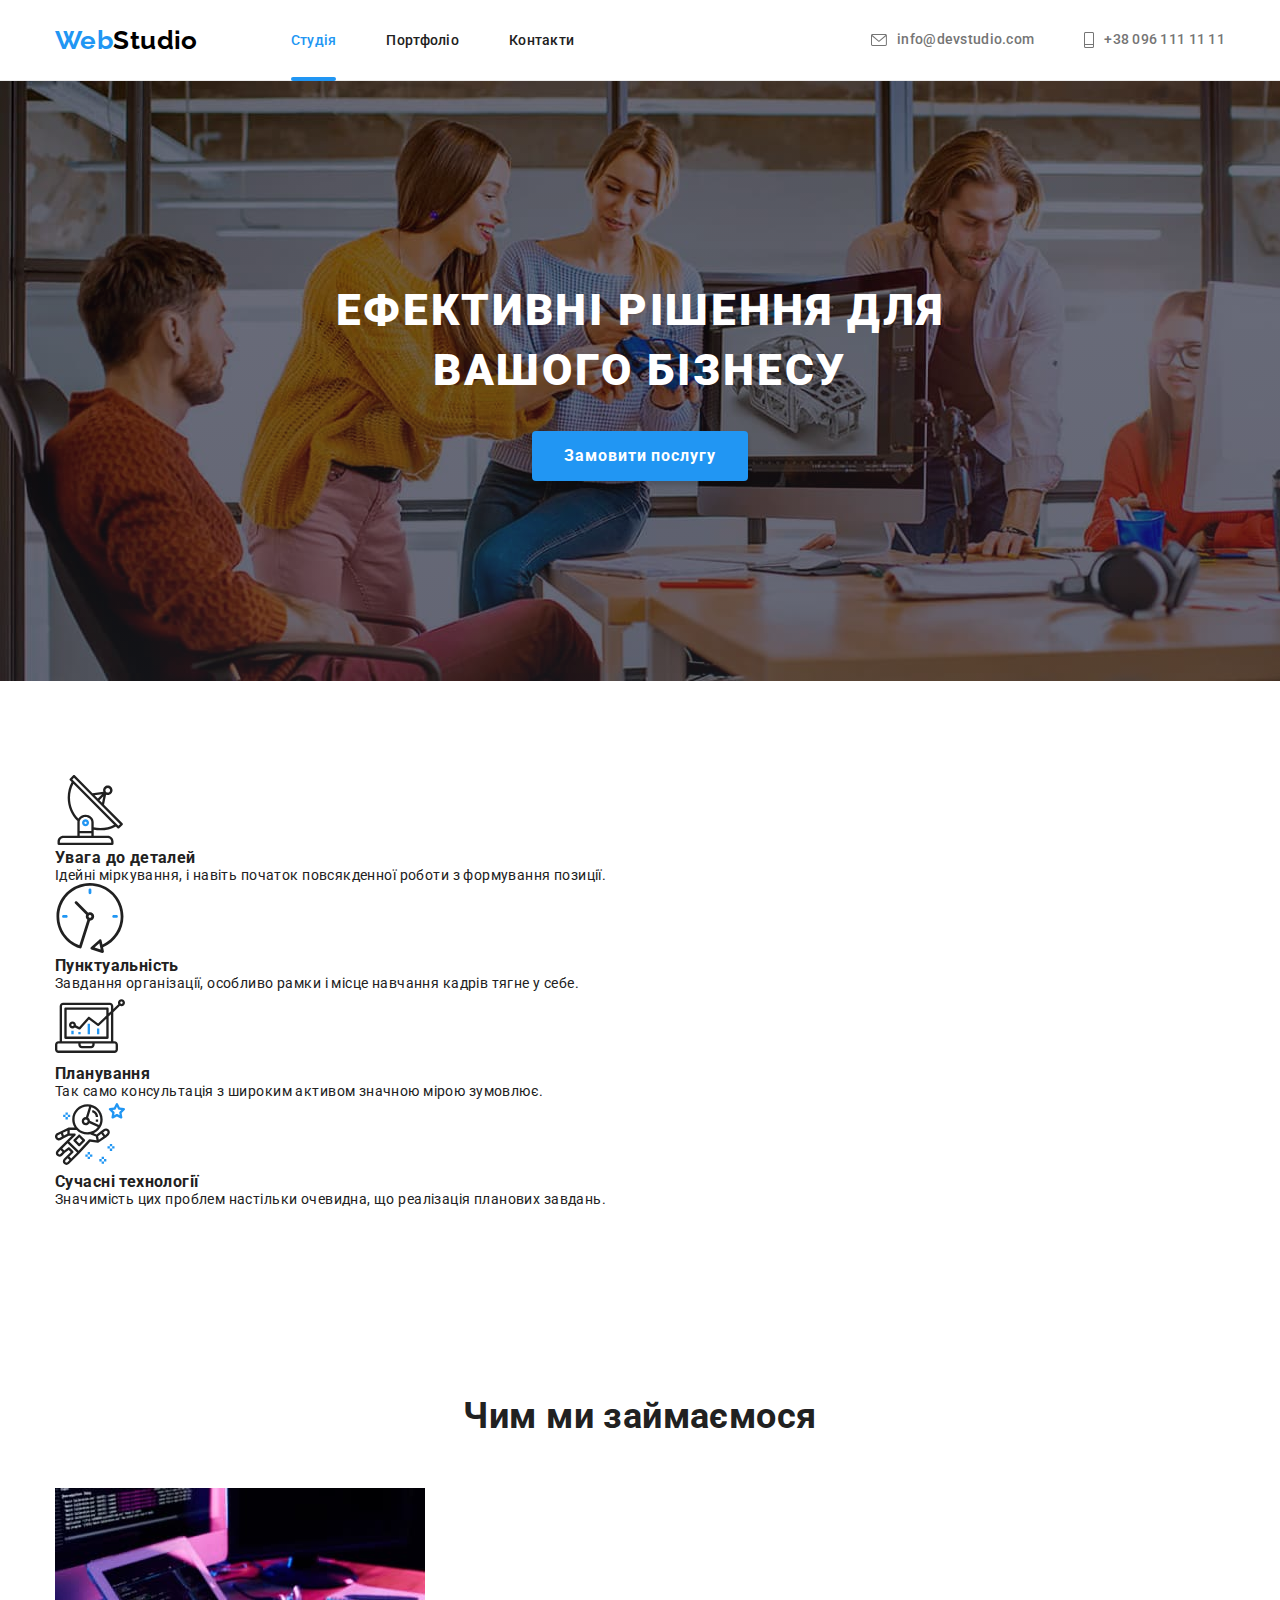
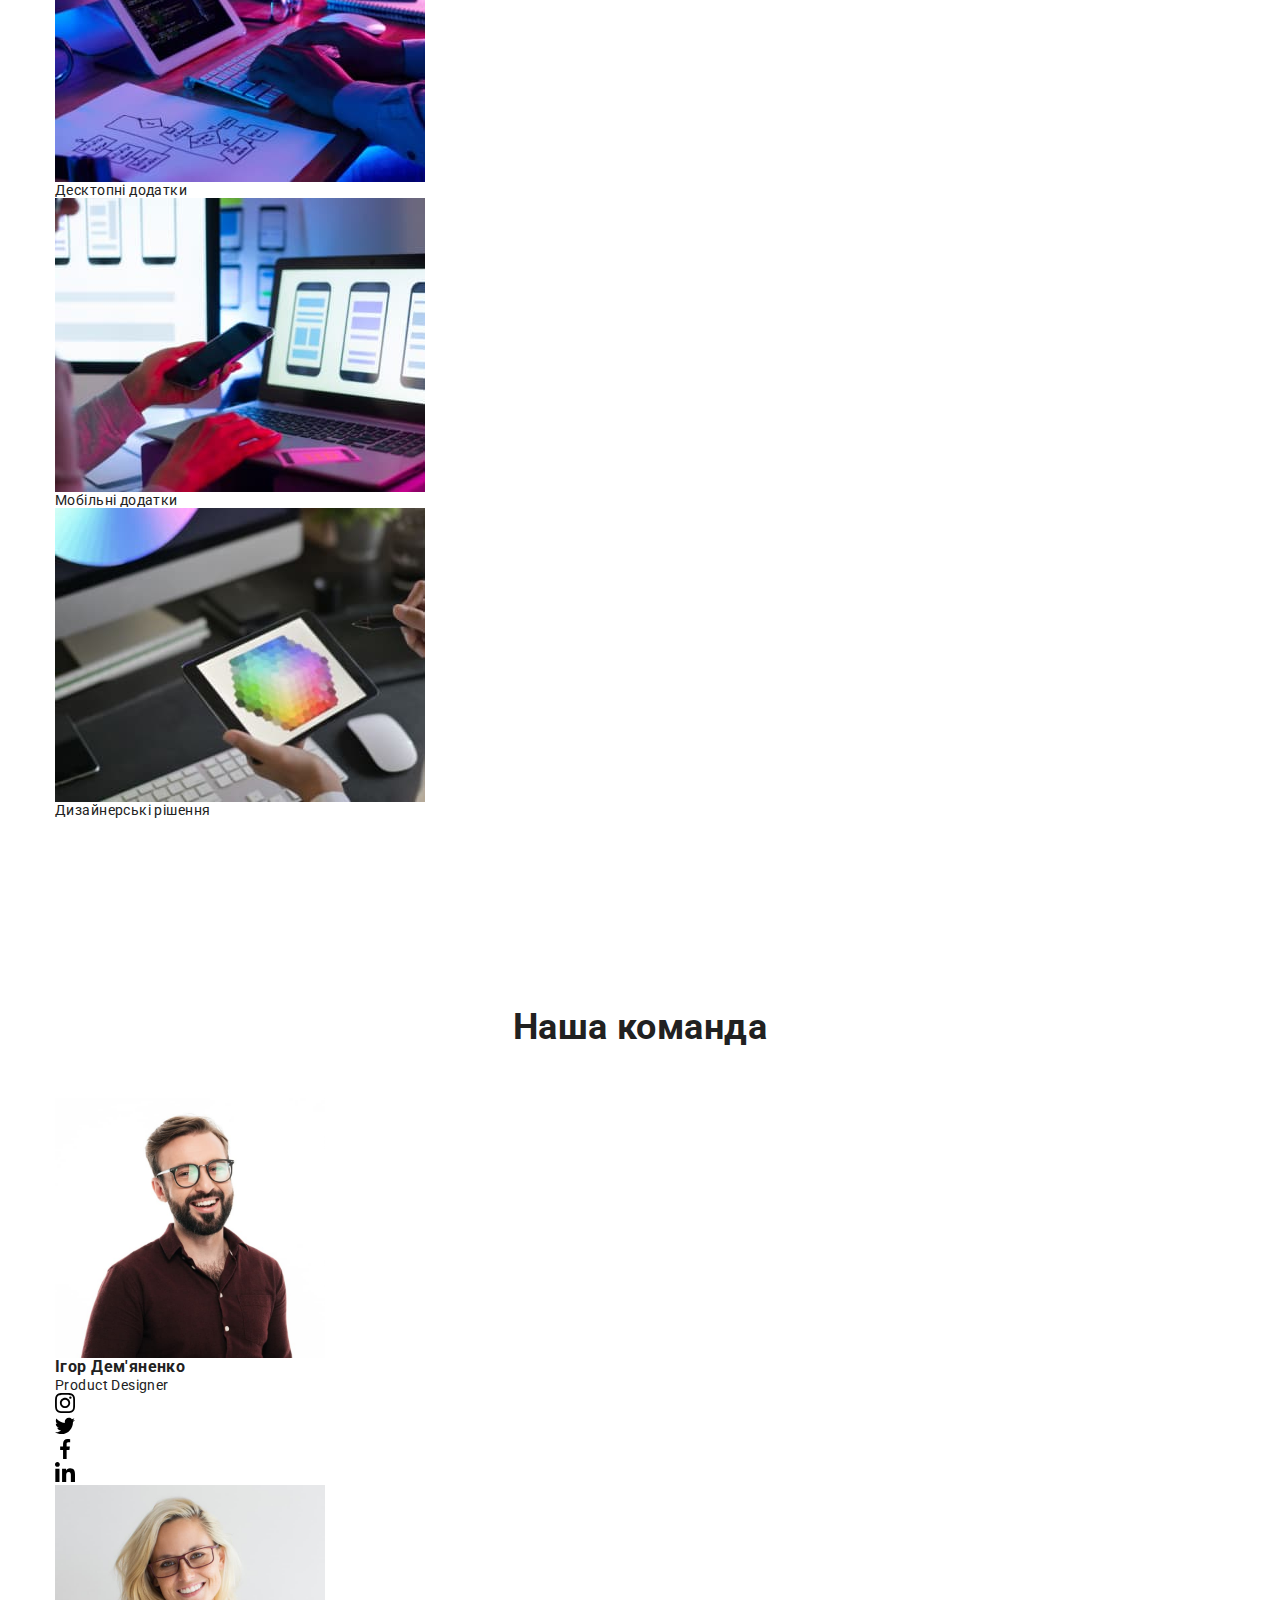
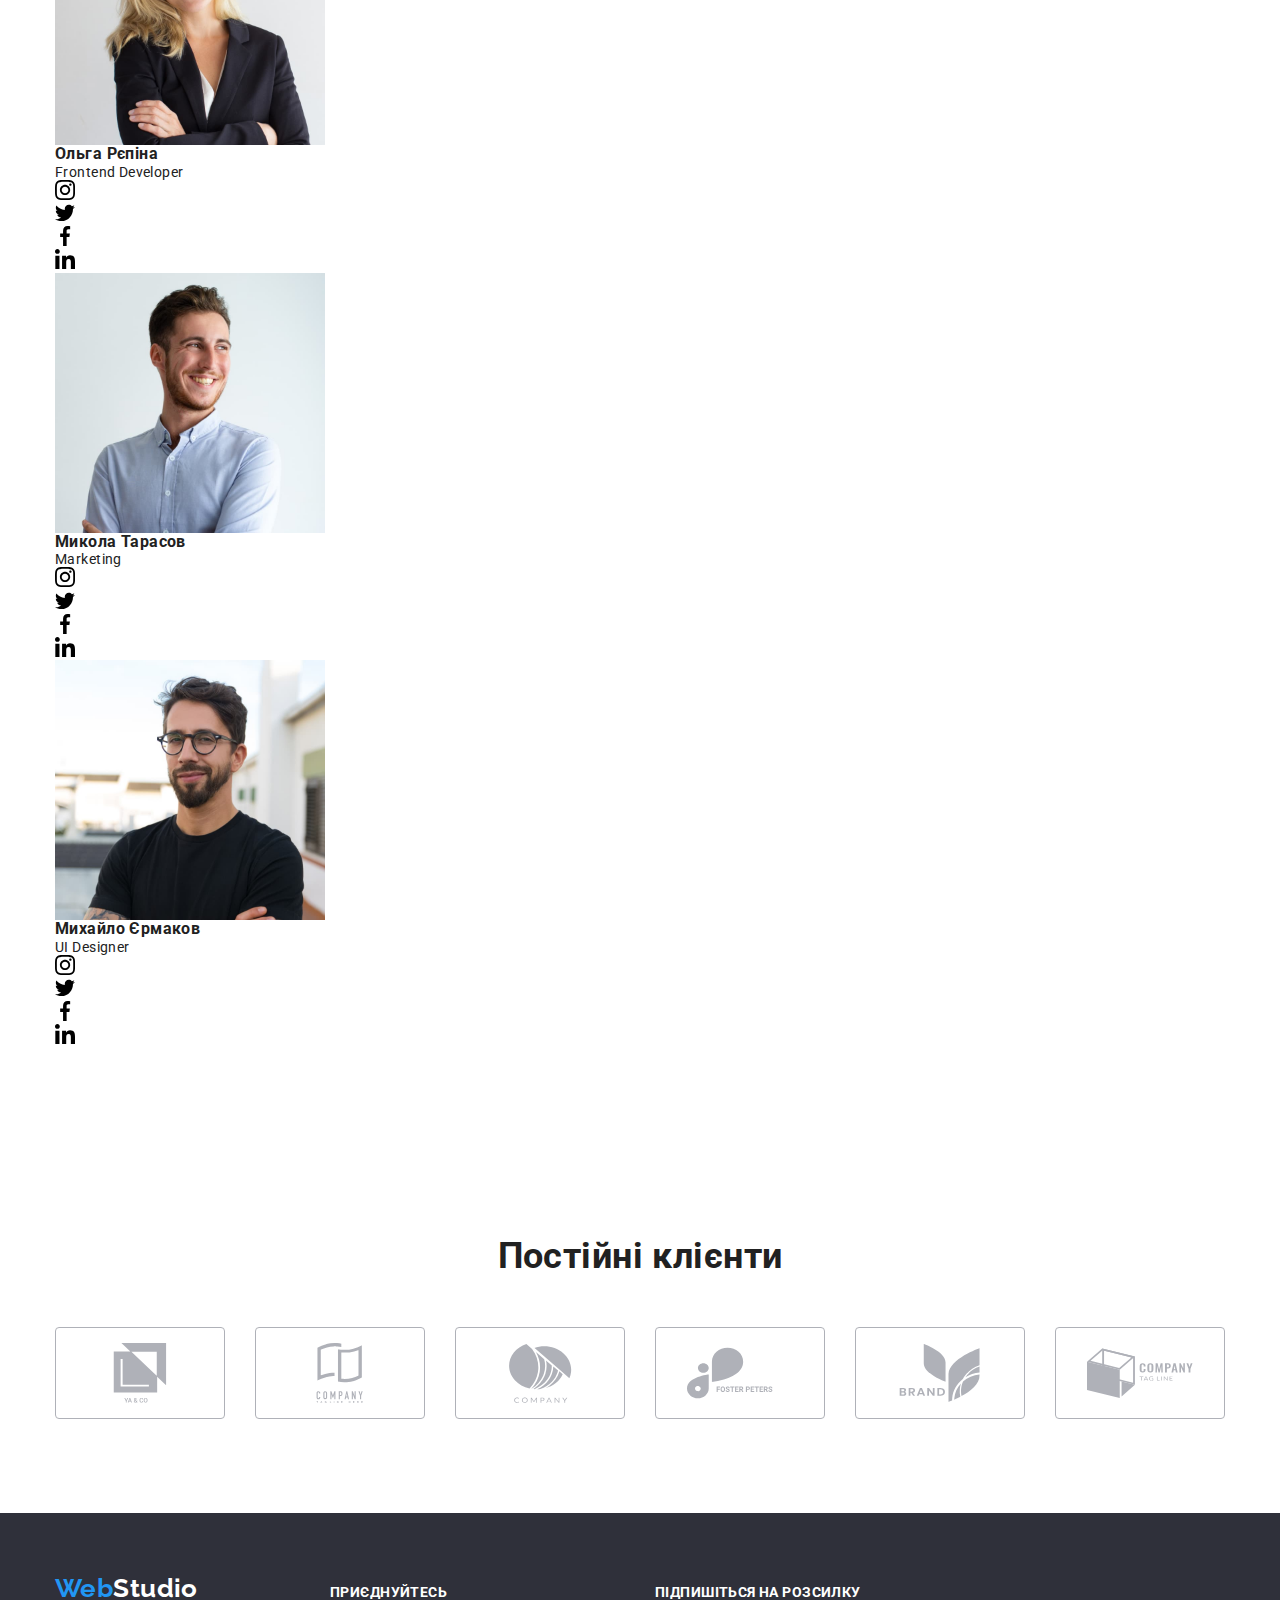
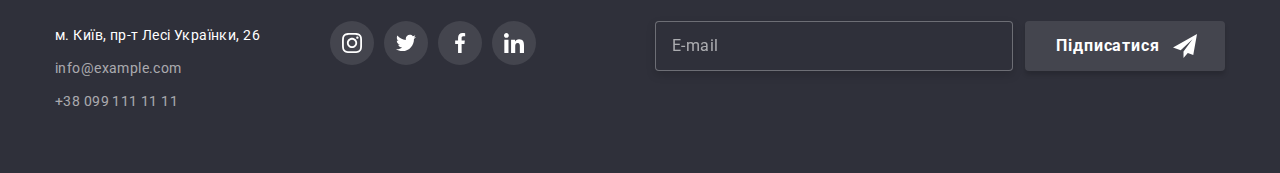
==== index.html @ 50e1366e "upload" ====
<!DOCTYPE html>
<html lang="uk">

<head>
    <meta charset="UTF-8">
    <meta http-equiv="X-UA-Compatible" content="IE=edge">
    <meta name="viewport" content="width=device-width, initial-scale=1.0">
    <link rel="preconnect" href="https://fonts.googleapis.com">
    <link rel="preconnect" href="https://fonts.gstatic.com" crossorigin>
    <link
        href="https://fonts.googleapis.com/css2?family=Raleway:wght@700&family=Roboto:wght@400;500;700;900&display=swap"
        rel="stylesheet">
        <link rel="stylesheet" href="https://cdn.jsdelivr.net/npm/modern-normalize@1.1.0/modern-normalize.min.css">
    <link rel="stylesheet" href="./css/main.min.css">
    <link rel="stylesheet" href="./css/styles.css">
    <title>WebStudio</title>
</head>

<body>
    <!--Header-->
    <header class="header">
        <div class="container container-nav">
        <nav class="main-nav">
            <a class="link logo" href="./index.html">Web<span class="accent">Studio</span></a>
            <ul class="list nav-list">
                <li class="nav-item"><a class="link nav-link current" href="./index.html">Студія</a></li>
                <li class="nav-item"><a class="link nav-link" href="./portfolio.html">Портфоліо</a></li>
                <li class="nav-item"><a class="link nav-link" href="#">Контакти</a></li>
            </ul>
        </nav>
        <ul class="list contacts-list">
            <li class="item"><a class="link nav-contacts" href="mailto:info@devstudio.com"> 
                <svg lang="en" aria-label="mail-icon" class="contact-img" width="16" height="12">
                <use href="./images/icons.svg#icon-envelope"></use>
            </svg>info@devstudio.com</a></li>
            <li class="item"><a class="link nav-contacts" href="tel:+380961111111">
                <svg lang="en" aria-label="tel-icon" class="contact-img" width="10" height="16">
                    <use href="./images/icons.svg#icon-tel"></use>
                </svg>+38 096 111 11 11</a></li>
        </ul>
        </div>
       </header>
    <main>
        <!--Title-->
        <section class="section hero-bg-fond">
            <div class="container hero-container">
            <h1 class="main-slogan">Ефективні рішення для вашого бізнесу</h1>
            <button class="title-button" type="button" data-modal-open>Замовити послугу</button>
        </div>
        </section>
        <!--Our proes-->
        <section class="section">
            <div class=" container">
            <h2 class="visually-hidden">Our proes</h2>
            <ul class=" list features-list">
                <li class="features-item">
                    <div class="features-box">
                        <svg lang="en" aria-label="antenna" width="70" height="70">
                            <use href="./images/icons.svg#icon-Group"></use>
                        </svg>
                    </div>
                    <h3 class="our-proes">Увага до деталей</h3>
                    <p class="about">Ідейні міркування, і навіть початок повсякденної роботи з формування позиції.</p>
                </li>
                <li class="features-item">
                    <div class="features-box">
                        <svg lang="en" aria-label="clock" width="70" height="70">
                            <use href="./images/icons.svg#icon-clock"></use>
                        </svg>
                    </div>
                    <h3 class="our-proes">Пунктуальність</h3>
                    <p class="about">Завдання організації, особливо рамки і місце навчання кадрів тягне у себе.</p>
                </li>
                <li class="features-item">
                    <div class="features-box">
                        <svg lang="en" aria-label="diagram" width="70" height="70">
                            <use href="./images/icons.svg#icon-diagram"></use>
                        </svg>
                    </div>
                    <h3 class="our-proes">Планування</h3>
                    <p class="about">Так само консультація з широким активом значною мірою зумовлює.</p>
                </li>
                <li class="features-item">
                    <div class="features-box">
                        <svg lang="en" aria-label="astronaut" width="70" height="70">
                            <use href="./images/icons.svg#icon-astronaut"></use>
                        </svg>
                    </div>
                    <h3 class="our-proes">Сучасні технології</h3>
                    <p class="about">Значимість цих проблем настільки очевидна, що реалізація планових завдань.</p>
                </li>
            </ul>
            </div>
        </section>
        <!--What we do-->
        <section class="section img-section">
            <div class="container">
            <h2 class="section-title">Чим ми займаємося</h2>
            <ul class="list images-list">
                <li class="images-item">
                    <img src="./images/notepad.jpg" alt="Планшет" width="370">
                    <p class="images-item-overlay">Десктопні додатки</p>
                </li>
                <li class="images-item">
                    <img src="./images/phones.jpg" alt="Макети телефонів" width="370">
                    <p class="images-item-overlay">Мобільні додатки</p>
                </li>
                <li class="images-item">
                    <img src="./images/palette.jpg" alt="Палітра кольорів" width="370">
                    <p class="images-item-overlay">Дизайнерські рішення</p>
                </li>
            </ul>
            </div>
        </section>
        <!--Our team-->
        <section class="section team-section">
            <div class="container">
            <h2 class="section-title">Наша команда</h2>
            <ul class="list employee-list">
                <li class="list box-list">
                    <img src="./images/pers11.jpg" alt="Усміхнений працівник" width="270">
                    <div class="employee">
                    <h3 class="name">Ігор Дем'яненко</h3>
                    <p class="profession" lang="en">Product Designer</p>
                    <ul class="social-list list">
                        <li class="social-item">
                            <a class="social-link" href="">
                                <svg lang="en" aria-label="instgram icon" class="social-icon" width="20" height="20">
                                    <use href="./images/icons.svg#icon-instagram"></use>
                                </svg>
                            </a>
                        </li>
                        <li class="social-item">
                            <a class="social-link" href="">
                                <svg lang="en" aria-label="twitter icon" class="social-icon" width="20" height="20">
                                    <use href="./images/icons.svg#icon-twitter"></use>
                                </svg>
                            </a>
                        </li>
                        <li class="social-item">
                            <a class="social-link" href="">
                                <svg lang="en" aria-label="facebook icon" class="social-icon" width="20" height="20">
                                    <use href="./images/icons.svg#icon-facebook"></use>
                                </svg>
                            </a>
                        </li>
                        <li class="social-item">
                            <a class="social-link" href="">
                                <svg lang="en" aria-label="linkedin icon" class="social-icon" width="20" height="20">
                                    <use href="./images/icons.svg#icon-linkedin"></use>
                                </svg>
                            </a>
                        </li>
                    </ul>
                    </div>
                </li>
                <li class="list box-list">
                    <img src="./images/pers22.jpg" alt="Білявка в окулярах" width="270">
                    <div class="employee">
                    <h3 class="name">Ольга Рєпіна</h3>
                    <p class="profession" lang="en">Frontend Developer</p>
                    <ul class="social-list list">
                        <li class="social-item">
                            <a class="social-link" href="">
                                <svg lang="en" aria-label="instgram icon" class="social-icon" width="20" height="20">
                                    <use href="./images/icons.svg#icon-instagram"></use>
                                </svg>
                            </a>
                        </li>
                        <li class="social-item">
                            <a class="social-link" href="">
                                <svg lang="en" aria-label="twitter icon" class="social-icon" width="20" height="20">
                                    <use href="./images/icons.svg#icon-twitter"></use>
                                </svg>
                            </a>
                        </li>
                        <li class="social-item">
                            <a class="social-link" href="">
                                <svg lang="en" aria-label="facebook icon" class="social-icon" width="20" height="20">
                                    <use href="./images/icons.svg#icon-facebook"></use>
                                </svg>
                            </a>
                        </li>
                        <li class="social-item">
                            <a class="social-link" href="">
                                <svg lang="en" aria-label="linkedin icon" class="social-icon" width="20" height="20">
                                    <use href="./images/icons.svg#icon-linkedin"></use>
                                </svg>
                            </a>
                        </li>
                    </ul>
                    </div>
                </li>
                <li class="list box-list">
                    <img src="./images/pers33.jpg" alt="Русявий хлопець в блакитній сорочці" width="270">
                    <div class="employee">
                    <h3 class="name">Микола Тарасов</h3>
                    <p class="profession" lang="en">Marketing</p>
                    <ul class="social-list list">
                        <li class="social-item">
                            <a class="social-link" href="">
                                <svg lang="en" aria-label="instgram icon" class="social-icon" width="20" height="20">
                                    <use href="./images/icons.svg#icon-instagram"></use>
                                </svg>
                            </a>
                        </li>
                        <li class="social-item">
                            <a class="social-link" href="">
                                <svg lang="en" aria-label="twitter icon" class="social-icon" width="20" height="20">
                                    <use href="./images/icons.svg#icon-twitter"></use>
                                </svg>
                            </a>
                        </li>
                        <li class="social-item">
                            <a class="social-link" href="">
                                <svg lang="en" aria-label="facebook icon" class="social-icon" width="20" height="20">
                                    <use href="./images/icons.svg#icon-facebook"></use>
                                </svg>
                            </a>
                        </li>
                        <li class="social-item">
                            <a class="social-link" href="">
                                <svg lang="en" aria-label="linkedin icon" class="social-icon" width="20" height="20">
                                    <use href="./images/icons.svg#icon-linkedin"></use>
                                </svg>
                            </a>
                        </li>
                    </ul>
                    </div>
                </li>
                <li class="list box-list">
                    <img src="./images/pers44.jpg" alt="Хлопець в окулярах" width="270">
                    <div class="employee">
                    <h3 class="name">Михайло Єрмаков</h3>
                    <p class="profession" lang="en">UI Designer</p>
                    <ul class="social-list list">
                        <li class="social-item">
                            <a class="social-link" href="">
                                <svg lang="en" aria-label="instgram icon" class="social-icon" width="20" height="20">
                                    <use href="./images/icons.svg#icon-instagram"></use>
                                </svg>
                            </a>
                        </li>
                        <li class="social-item">
                            <a class="social-link" href="">
                                <svg lang="en" aria-label="twitter icon" class="social-icon" width="20" height="20">
                                    <use href="./images/icons.svg#icon-twitter"></use>
                                </svg>
                            </a>
                        </li>
                        <li class="social-item">
                            <a class="social-link" href="">
                                <svg lang="en" aria-label="facebook icon" class="social-icon" width="20" height="20">
                                    <use href="./images/icons.svg#icon-facebook"></use>
                                </svg>
                            </a>
                        </li>
                        <li class="social-item">
                            <a class="social-link" href="">
                                <svg lang="en" aria-label="linkedin icon" class="social-icon" width="20" height="20">
                                    <use href="./images/icons.svg#icon-linkedin"></use>
                                </svg>
                            </a>
                        </li>
                    </ul>
                    </div>
                </li>
            </ul>
            </div>
        </section>
        <!--Regular clients-->
        <section class="section">
            <div class="container">
                <h2 class="section-title">Постійні клієнти</h2>
                <ul class="company-list list">
                    <li class="company-item">
                        <a class="company-link" href="">
                            <svg lang="en" aria-label="company logo" class="company-icon" width="106" height="60">
                                <use href="./images/icons.svg#icon-company1"></use>
                            </svg>
                        </a>
                    </li>
                    <li class="company-item">
                        <a class="company-link" href="">
                            <svg lang="en" aria-label="company logo" class="company-icon" width="106" height="60">
                                <use href="./images/icons.svg#icon-company2"></use>
                            </svg>
                        </a>
                    </li>
                    <li class="company-item">
                        <a class="company-link" href="">
                            <svg lang="en" aria-label="company logo" class="company-icon" width="106" height="60">
                                <use href="./images/icons.svg#icon-company3"></use>
                            </svg>
                        </a>
                    </li>
                    <li class="company-item">
                        <a class="company-link" href="">
                            <svg lang="en" aria-label="company logo" class="company-icon" width="106" height="60">
                                <use href="./images/icons.svg#icon-company4"></use>
                            </svg>
                        </a>
                    </li>
                    <li class="company-item">
                        <a class="company-link" href="">
                            <svg lang="en" aria-label="company logo" class="company-icon" width="106" height="60">
                                <use href="./images/icons.svg#icon-company5"></use>
                            </svg>
                        </a>
                    </li>
                    <li class="company-item">
                        <a class="company-link" href="">
                            <svg lang="en" aria-label="company logo" class="company-icon" width="106" height="60">
                                <use href="./images/icons.svg#icon-company6"></use>
                            </svg>
                        </a>
                    </li>
                </ul>

            </div>
        </section>
    </main>
    <!--Footer-->
    <footer class="footer">
        <div class="container footer-container">
            <div class="container-address">
        <a class="link footer-logo" href="./index.html">Web<span class="accented">Studio</span></a>
        <address>
            <ul class="list">
                <li class="footer-item"><a class="link address" href="https://goo.gl/maps/mg5Mg1xNybpTu5U4A" target="_blank"
                        rel="noopener norefferer nofollow">м. Київ, пр-т Лесі Українки, 26</a></li>
                <li class="footer-item"><a class="link footer-contacts" href="mailto:info@example.com">info@example.com</a></li>
                <li class="footer-item"><a class="link footer-contacts" href="tel:+380991111111">+38 099 111 11 11</a></li>
            </ul>
        </address>
        </div>
        <div class="container-join">
            <p class="join-title">Приєднуйтесь</p>
                    <ul class="footer-icons-list list">
                        <li class="footer-icon-items">
                            <a class="footer-icon-link" href="">
                            <svg lang="en" aria-label="instgram icon" class="footer-icon" width="20" height="20">
                                <use href="./images/icons.svg#icon-instagram"></use>
                            </svg>
                            </a>
                        </li>
                        <li class="footer-icon-items">
                            <a class="footer-icon-link" href="">
                            <svg lang="en" aria-label="twitter icon" class="footer-icon" width="20" height="20">
                                <use href="./images/icons.svg#icon-twitter"></use>
                            </svg>
                            </a>
                        </li>
                        <li class="footer-icon-items">
                            <a class="footer-icon-link" href="">
                            <svg lang="en" aria-label="facebook icon" class="footer-icon" width="20" height="20">
                                <use href="./images/icons.svg#icon-facebook"></use>
                            </svg>
                            </a>
                        </li>
                        <li class="footer-icon-items">
                            <a class="footer-icon-link" href="">
                            <svg lang="en" aria-label="linkedin icon" class="footer-icon" width="20" height="20">
                                <use href="./images/icons.svg#icon-linkedin"></use>
                            </svg>
                            </a>
                        </li>
                    </ul>
        </div>
        <div class="footer-area-subscribe">
        <form class="form-footer-modal">
            <label class="form-footer-email">
                <p class="form-footer-subscribe">Підпишіться на розсилку</p>
                <div class="footer-subscribe-wrapper">
                <span class="form-footer-wrapper">
                    <input type="text" class="form-footer-input" name="user_email" pattern="[A-Za-z0-9._%+-]+@[A-Za-z0-9.-]+\.[A-Za-z]{1,63}$" required  placeholder="E-mail">
                </span>
                <button type="submit" class="footer-btn-subscribe">Підписатися</button>
                <svg class="footer-btn-icon">
                    <use href="./images/icons.svg#icon-send"></use>
                </svg>
            </label>
            </div>
        </form>
    </div>
    </div>
    </footer>

    <div class="backdrop is-hidden" data-modal>
        <div class="modal">
            <button type="button" class="modal-close-btn" data-modal-close>
<svg class="modal-close-icon" width="11" height="11">
    <use href="./images/icons.svg#icon-close"></use>
</svg>
            </button>
            <p class="modal-form-title">Залиште свої дані, ми вам передзвонимо</p>
            <form class="modal-form">
                <label class="modal-form-field">
                    <span class="modal-form-field-desc">Ім'я</span>
                    <span class="modal-form-input-wrapper">
                    <input type="text" name="user_name" class="modal-form-input" pattern="[a-zA-Zа-яА-ЯїЇлїіІ]+" required>
                    <svg class="modal-icon">
                        <use href="./images/icons.svg#icon-name"></use>
                    </svg>
                </span>
                </label>
                <label class="modal-form-field">
                    <span class="modal-form-field-desc">Телефон</span> 
                    <span class="modal-form-input-wrapper">
                    <input type="tel" name="user_phone" class="modal-form-input" pattern="[0-9]{3}-[0-9]{3}-[0-9]{2}-[0-9]{2}" required title="xxx-xxx-xx-xx">
                    <svg class="modal-icon">
                        <use href="./images/icons.svg#icon-modal-tel"></use>
                    </svg>
                </span>
                </label>
                <label class="modal-form-field">
                    <span class="modal-form-field-desc">Пошта</span>
                    <span class="modal-form-input-wrapper">
                    <input type="email" name="user_email" class="modal-form-input" pattern="[a-z0-9._%+-]+@[a-z0-9.-]+\.[a-z]{2, 4}$" required>
                    <svg class="modal-icon">
                        <use href="./images/icons.svg#icon-modal-email"></use>
                    </svg>
                </span>
                </label>
                <label class="modal-form-field">
                    <span class="modal-form-field-desc">Коментар</span>
                    <textarea name="user_message" class="modal-form-message" placeholder="Введіть текст"></textarea>
                    </label>
                    <label class="modal-form-check-field">
                        <input type="checkbox" class="modal-form-check" name="user_policy" required>
                        <svg class="modal-form-own-checkbox">
                            <use class="modal-form-own-checkbox-icon" href="./images/icons.svg#icon-checkbox"></use>
                        </svg>
                        <span class="checkbox-frase">Погоджуюся з розсилкою та приймаю&nbsp;</span><a class="checkbox-terms" href="">Умови договору</a>
                    </label>
                    <button type="submit" class="modal-form-submit">Відправити</button>
            </form>
        </div>
    </div>
    <script src="./js/modal.js"></script>
</body>

</html>
---- css/main.min.css ----
:root{--bgd-page-color: #F5F5F5;--bgd-light-color: #FFFFFF;--bgd-dark-color: #2F303A;--bgd-secondary-color: #F5F4FA;--border-line: #ECECEC;--second-border-line: #EEEEEE;--main-font-color: #212121;--secondary-font-color: #757575;--light-font-color: #fff;--light-secondary-font-color: rgba(255, 255, 255, 0.6);--accent-color: #2196F3;--logo-color: #000000;--icons: #AFB1B8;--bg-footer-icon: rgba(255, 255, 255, 0.1);--transition-dur-and-func: 250ms cubic-bezier(0.4, 0, 0.2, 1)}.visually-hidden{position:absolute;white-space:nowrap;width:1px;height:1px;overflow:hidden;border:0;padding:0;clip:rect(0 0 0 0);clip-path:inset(50%);margin:-1px}body{background-color:var(--bgd-light-color);font-family:"Roboto","Raleway",sans-serif;font-size:14px;letter-spacing:.03em;color:var(--main-font-color)}h1,h2,h3,p{margin-top:0;margin-bottom:0}ul,ol{margin-top:0;margin-bottom:0;padding-left:0}img{display:block;max-width:100%;height:auto}button{display:block;margin:0 auto;cursor:pointer;border:none;border-radius:4px}.link,.link-illustration{text-decoration:none;color:inherit}.list{padding-left:0;margin:0;list-style:none}.section{padding-top:94px;padding-bottom:94px}.container{width:1200px;margin:0 auto;padding:0 15px}.title-button{background-color:var(--accent-color);padding:10px 32px;text-align:center;display:inline-block;font-weight:700;font-size:16px;line-height:1.88;letter-spacing:.06em;color:var(--light-font-color);box-shadow:0px 4px 4px rgba(0,0,0,.15)}.button-name{padding:6px 22px;display:inline-block;text-align:center;font-family:inherit;min-width:73px;font-weight:500;font-size:16px;line-height:1.63;letter-spacing:.03em;color:var(--main-font-color);background-color:var(--bgd-secondary-color);transition:background-color var(--transition-dur-and-func),color var(--transition-dur-and-func),box-shadow var(--transition-dur-and-func)}.buttons-list{margin-bottom:50px;display:flex;justify-content:center;gap:8px}.button-name:hover,.button-name:focus{background-color:var(--accent-color);color:var(--light-font-color);box-shadow:0px 3px 1px rgba(0,0,0,.1),0px 1px 2px rgba(0,0,0,.08),0px 2px 2px rgba(0,0,0,.12);border-radius:4px}.modal-close-btn{position:absolute;display:flex;align-items:center;justify-content:center;background-color:rgba(0,0,0,0);top:8px;right:8px;width:30px;height:30px;border:1px solid rgba(0,0,0,.1);border-radius:50%;padding:0;transition:fill var(--transition-dur-and-func)}.modal-close-btn:hover,.modal-close-btn:focus{fill:var(--accent-color)}.footer-btn-subscribe{width:200px;height:50px;padding:10px 62px 10px 28px;background-color:var(--bg-footer-icon);color:var(--light-font-color);box-shadow:0px 4px 4px rgba(0,0,0,.15);border-radius:4px;font-weight:700;font-size:16px;line-height:1.88;align-items:center;letter-spacing:.06em;cursor:pointer;margin-left:12px;transition:background-color var(--transition-dur-and-func)}.footer-btn-icon{width:24px;height:24px;fill:var(--bgd-light-color);position:absolute;top:50%;right:28px;transform:translateY(-50%);margin-left:10px}.footer-btn-subscribe:hover,.footer-btn-subscribe:focus{background-color:var(--accent-color)}.section-title{margin-bottom:50px;text-align:center;font-weight:700;font-size:36px;line-height:1.17;color:var(--main-font-color)}.logo{margin-right:93px;font-family:"Raleway",sans-serif;font-weight:700;font-size:26px;line-height:1.17;color:var(--accent-color);text-align:center}.accent{color:var(--logo-color)}.footer-logo{display:inline-block;margin-bottom:20px;font-family:"Raleway",sans-serif;font-weight:700;font-size:26px;line-height:1.17;color:var(--accent-color)}.accented{color:var(--light-font-color)}.header{border-bottom:1px solid var(--border-line);padding-top:25px;padding-bottom:25px}.container-nav{display:flex;align-items:center}.main-nav{display:flex;align-items:center}.nav-list{display:flex}.nav-item:not(:last-child){margin-right:50px}.contacts-list{display:flex;margin-left:auto}.contacts-list .item:not(:last-child){margin-right:50px}.contact-img{margin-right:10px;fill:currentColor}.nav-link:hover,.nav-link:focus{color:var(--accent-color)}.nav-link,.nav-link.current{font-weight:500;line-height:1.14;letter-spacing:.02em;color:var(--main-font-color);padding-top:32px;padding-bottom:32px;position:relative;transition:color var(--transition-dur-and-func)}.nav-link.current{color:var(--accent-color)}.current::after{content:"";position:absolute;left:0;bottom:-1px;display:block;width:100%;height:4px;background-color:var(--accent-color);border-radius:2px}.nav-contacts:hover,.nav-contacts:focus{color:var(--accent-color);text-shadow:0px 4px 4px rgba(0,0,0,.25)}.nav-contacts{display:flex;align-items:center;justify-content:center;margin-left:auto;font-weight:500;line-height:1.14;letter-spacing:.02em;color:var(--secondary-font-color);transition:color var(--transition-dur-and-func),text-shadow var(--transition-dur-and-func)}.hero-bg-fond{background-color:#2f303a;background-image:linear-gradient(rgba(0, 0, 0, 0.2), rgba(47, 48, 58, 0.4)),url(../images/hero.jpg);background-size:cover;background-repeat:no-repeat;max-width:1600px;height:600px;margin:0 auto;padding-top:200px;padding-bottom:200px}.hero-container{text-align:center}.main-slogan{text-transform:uppercase;width:696px;margin:0 auto;margin-bottom:30px;font-weight:900;font-size:44px;line-height:1.36;letter-spacing:.06em;color:var(--light-font-color)}/*# sourceMappingURL=main.min.css.map */
---- css/styles.css ----
/*Global styles*/








/*Header*/











/*Title*/





/*Our advantages*/



/*What we do + Our team*/



    







/*Regular clients*/
.company-list{
    display: flex;
    justify-content: center;
    column-gap: 30px;
}
.company-icon{
    fill: currentColor;
    transition: fill var(--transition-dur-and-func);
}
.company-link{
    display: flex;
    align-items: center;
    justify-content: center;
    width: 170px;
    height: 92px;
    color: var(--icons);
    border: 1px solid var(--icons);
    border-radius: 4px;
    transition: color var(--transition-dur-and-func), border var(--transition-dur-and-func);
}
.company-link:hover,
.company-link:focus{
    color: var(--accent-color);
    border: 1px solid var(--accent-color);
}
.company-link:hover .company-icon,
.company-link:focus .company-icon{
    fill: var(--accent-color);
}
 

/*Second page*/
/*Title*/
.title-color {
    background-color: var(--bgd-page-color);
}


.prop-list{
    display: flex;
    flex-wrap: wrap;
    gap: 30px;
}

.list-examples {
    background-color: var(--bgd-light-color);
    transition: box-shadow var(--transition-dur-and-func);
}

.link-illustration:hover,
.link-illustration:focus{
    display:block;
    box-shadow: 0px 1px 1px rgba(0, 0, 0, 0.12), 0px 4px 4px rgba(0, 0, 0, 0.06), 1px 4px 6px rgba(0, 0, 0, 0.16);
}
.work-example{
    padding: 20px 24px;
    border: 1px solid var(--second-border-line);
    border-top: 0;
}

.list-img-wrapper{
    position: relative;
    overflow: hidden;
}
.list-examples-overlay {
    position: absolute;
    background-color: rgba(33, 150, 243, 0.9);
    color: var(--light-font-color);
    font-size: 18px;
    line-height: 1.55;
    padding: 63px 24px;
    top: 0;
    left: 0;
    width: 100%;
    height: 101%;
    overflow: auto;
    transform: translateY(100%);
    transition: transform var(--transition-dur-and-func);
}
.link-illustration:hover .list-examples-overlay,
.link-illustration:focus .list-examples-overlay{
    transform: translateY(0%);
}

.example {
    margin-bottom: 4px;
    font-weight: 700;
    font-size: 18px;
    line-height: 2;
    letter-spacing: 0.06em;
    color: var(--main-font-color);
    }


.type {
    font-weight: 400;
    font-size: 16px;
    line-height: 1.88;
    color: var(--secondary-font-color);
    
}


/*Footer*/
.footer {
    background-color: var(--bgd-dark-color);
    padding-top: 60px;
    padding-bottom: 60px;
}




.footer-item:not(:last-child){
    margin-bottom: 9px;
}
.address {
    font-family: 'Roboto', sans-serif;
    font-style: normal;
    font-weight: 400;
    line-height: 1.71;
    color: var(--light-font-color);
}

.footer-contacts {
    font-family: inherit;
    font-style: normal;
    font-weight: 400;
    line-height: 1.71;
    color: var(--light-secondary-font-color);
    transition: color var(--transition-dur-and-func);;
}

.footer-contacts:hover,
.footer-contacts:focus {
    color: var(--accent-color);
}
.footer-container{
    display: flex;
    align-items: baseline;
}
.container-join{
    margin-left: 70px;
}
.join-title{
    font-family: 'Roboto', sans-serif;
    font-weight: 700;
    font-size: 14px;
    line-height: 1.14;
    letter-spacing: 0.03em;
    text-transform: uppercase;
    color: var(--light-font-color);
    margin-bottom: 20px;
}
.footer-icons-list{
    display: flex;
    justify-content: center;
    column-gap: 10px;
}
.footer-icon-link{
    display: flex;
    align-items: center;
    justify-content: center;
    width: 44px;
    height: 44px;
    border-radius: 50%;
    background-color:var(--bg-footer-icon);
    transition: background-color var(--transition-dur-and-func);
    }

.footer-icon{
    fill: var(--bgd-light-color);
}
.footer-icon-link:hover,
.footer-icon-link:focus{
    background-color: var(--accent-color);

}

/*Backdrop*/

.backdrop{
    position: fixed;
    top: 0;
    left: 0;
    width: 100%;
    height: 100%;
    background-color: rgba(47, 48, 58, 0.4);
    z-index: 100;
    transition: opacity var(--transition-dur-and-func), visibility var(--transition-dur-and-func);
}

.backdrop.is-hidden{
    visibility: hidden;
    opacity: 0;
    pointer-events: none;
}

/*Modal window*/

.modal{
    position: absolute;
    top: 50%;
    left: 50%;
    padding: 40px;
    transform: translate(-50%, -50%);
    width: 528px;
    height: 581px;
    background-color: var(--bgd-light-color);
    border-radius: 4px;
}

.modal:hover,
.modal:focus{
box-shadow: 0px 1px 3px rgba(0, 0, 0, 0.12), 0px 1px 1px rgba(0, 0, 0, 0.14), 0px 2px 1px rgba(0, 0, 0, 0.2);
}




/*Modal Form*/

.modal-form-title{
    font-style: normal;
    font-weight: 700;
    font-size: 20px;
    line-height: 1.15;
    text-align: center;
    color: var(--main-font-color);
    margin-bottom: 12px;
}

.modal-form-field{
    margin-bottom: 10px;
}

.modal-form-field-desc{
    display: block;
    font-weight: 400;
    font-size: 12px;
    line-height: 1.16;
    letter-spacing: 0.01em;
    color: var(--secondary-font-color);
    margin-bottom: 4px;
}

.modal-form{
    display: flex;
    flex-direction: column;
}

.modal-form-input{
    display: flex;
    width: 100%;
    height: 40px;
    border: 1px solid rgba(33, 33, 33, 0.2);
    border-radius: 4px;
    padding-left: 42px;
    cursor: pointer;
    transition: border-color var(--transition-dur-and-func);
}

.modal-form-input:focus{
    outline: none;
    border-color: var(--accent-color);
}

.modal-form-input:focus + .modal-icon{
    fill: var(--accent-color);
}


.modal-form-input-wrapper{
    position: relative;
    display: block;
}

.modal-icon{
    position: absolute;
    top: 50%;
    left: 13px;
    transform: translateY(-50%);
    width: 18px;
    height: 18px;
    transition: fill var(--transition-dur-and-func);
}

.modal-form-message{
    width: 100%;
    height: 120px;
    padding: 12px 16px;
    border: 1px solid rgba(33, 33, 33, 0.2);
    border-radius: 4px;
    resize: none;
    cursor: pointer;
    transition: border-color var(--transition-dur-and-func);
}

.modal-form-message::placeholder{
    font-family: 'Roboto';
        font-style: normal;
        font-weight: 400;
        font-size: 12px;
        line-height: 1.16;
        letter-spacing: 0.01em;
        color: rgba(117, 117, 117, 0.5);
}

.modal-form-message:focus{
    outline: none;
    border-color: var(--accent-color);
}

.modal-form-own-checkbox{
    width: 16px;
    height: 15px;
    border: 1px solid rgba(33, 33, 33, 0.2);
    border-radius: 2px;
    margin-right: 7px;
    transition: background-color var(--transition-dur-and-func);
}

.modal-form-own-checkbox-icon{
    display: none;
    transition: fill var(--transition-dur-and-func);
}

.modal-form-check:checked + .modal-form-own-checkbox{
    background-color: var(--accent-color);
}

.modal-form-check:checked +.modal-form-own-checkbox .modal-form-own-checkbox-icon{
    display: block;
    fill:var(--light-font-color)
}

.modal-form-check{
    appearance: none;
    position: absolute;
}

.modal-form-check-field{
    display: flex;
    align-items: center;
    justify-content: center;
    margin-bottom: 30px;
}

.checkbox-frase{
    font-size: 14px;
    line-height: 1.71;
    color: var(--secondary-font-color);
}
.checkbox-terms{
    font-size: 14px;
    line-height: 1.71;
    color: var(--accent-color);
}

.modal-form-submit{
    min-width: 200px;
    padding: 10px 52px;
    background-color: var(--bgd-secondary-color);
    color: var(--main-font-color);
    box-shadow: 0px 4px 4px rgba(0, 0, 0, 0.15);
    border-radius: 4px;
    font-weight: 700;
    font-size: 16px;
    line-height: 1.88;
    align-items: center;
    letter-spacing: 0.06em;
    cursor: pointer;
    transition: background-color var(--transition-dur-and-func), color var(--transition-dur-and-func);
}

.modal-form-submit:hover,
.modal-form-submit:focus{
    background-color: var(--accent-color);
    color: var(--light-font-color);
}

.footer-area-subscribe{
    margin-left: auto;;
    }


.form-footer-modal{
    display: flex;
    align-items: center;
}

.footer-subscribe-wrapper {
    position: relative;
    display: inline-flex;
    align-items: center;
}

.form-footer-subscribe{
    font-weight: 700;
    font-size: 14px;
    line-height: 1.14;
    text-transform: uppercase;
    color: var(--light-font-color);
    margin-bottom: 20px;
}

.form-footer-wrapper{
    position: relative;
    display: flex;
    align-items: center;
}

.form-footer-input{
    display: flex;
    padding-left: 16px;
    width: 358px;
    height: 50px;
    border: 1px solid rgba(255, 255, 255, 0.3);
    filter: drop-shadow(0px 4px 4px rgba(0, 0, 0, 0.15));
    border-radius: 4px;
    color:rgba(255, 255, 255, 0.6);
    background-color: var(--bgd-dark-color);
}

.form-footer-input::placeholder{
    font-weight: 400;
    font-size: 16px;
    line-height: 1.25;
    letter-spacing: 0.03em;
    color: rgba(255, 255, 255, 0.6);
}

.form-footer-input:focus{
    outline: none;
}
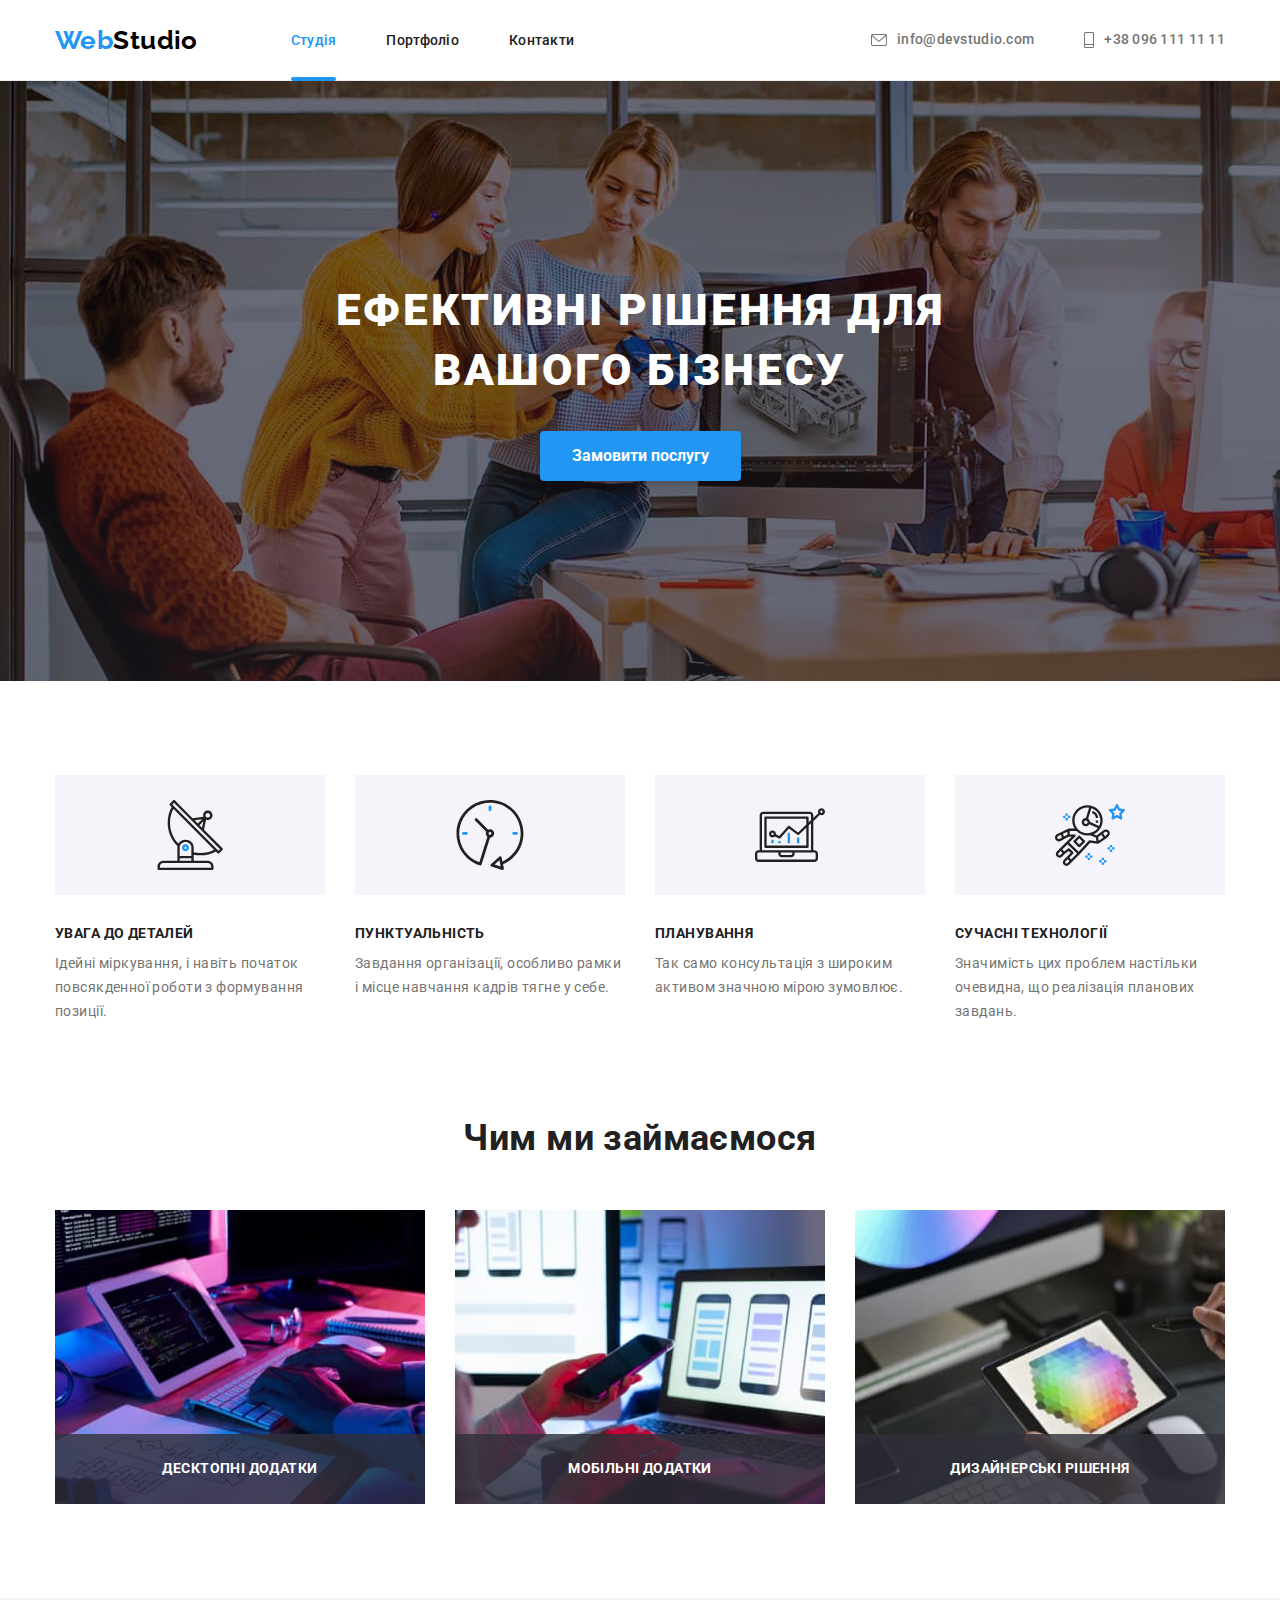
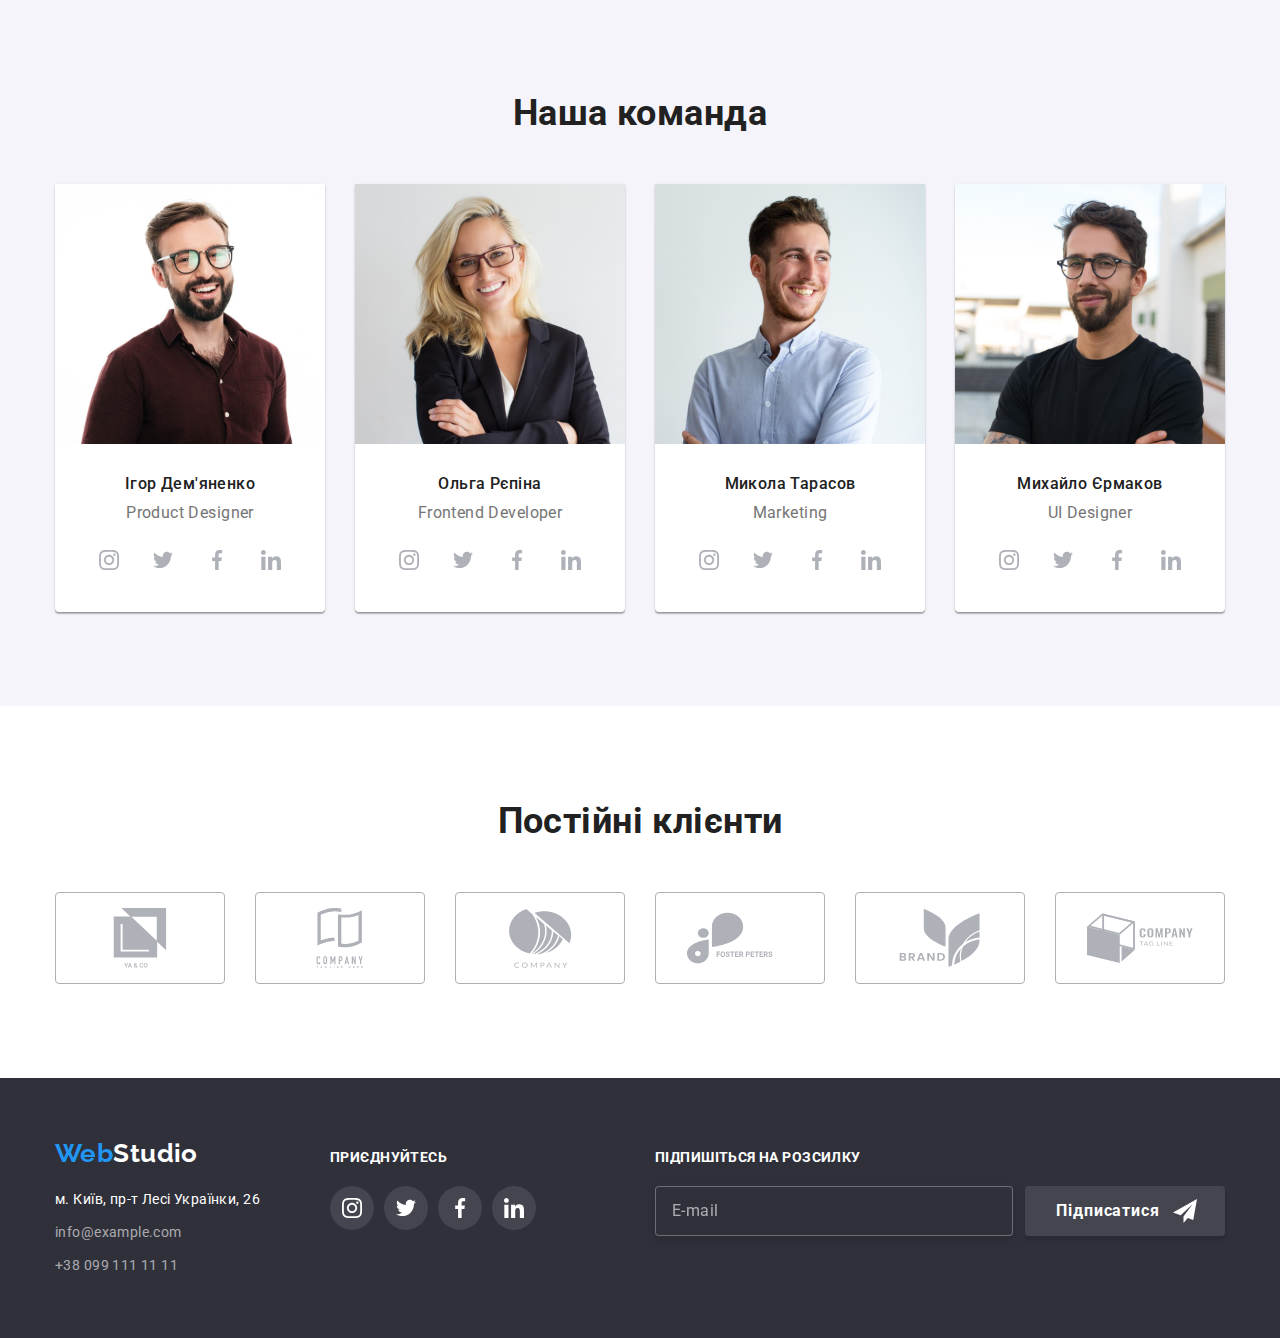
==== commit 2b43ed12: "upload" ====
--- a/index.html
+++ b/index.html
@@ -12,141 +12,140 @@
         rel="stylesheet">
         <link rel="stylesheet" href="https://cdn.jsdelivr.net/npm/modern-normalize@1.1.0/modern-normalize.min.css">
     <link rel="stylesheet" href="./css/main.min.css">
-    <link rel="stylesheet" href="./css/styles.css">
     <title>WebStudio</title>
 </head>
 
 <body>
     <!--Header-->
-    <header class="header">
-        <div class="container container-nav">
-        <nav class="main-nav">
-            <a class="link logo" href="./index.html">Web<span class="accent">Studio</span></a>
-            <ul class="list nav-list">
-                <li class="nav-item"><a class="link nav-link current" href="./index.html">Студія</a></li>
-                <li class="nav-item"><a class="link nav-link" href="./portfolio.html">Портфоліо</a></li>
-                <li class="nav-item"><a class="link nav-link" href="#">Контакти</a></li>
+    <header class="page-header">
+        <div class="container page-header-container">
+        <nav class="page-header-nav">
+            <a class="logo link" href="./index.html">Web<span class="accent">Studio</span></a>
+            <ul class="nav-list list ">
+                <li class="nav-list__item"><a class="link nav-list__link nav-list__link_current" href="./index.html">Студія</a></li>
+                <li class="nav-list__item"><a class="link nav-list__link" href="./portfolio.html">Портфоліо</a></li>
+                <li class="nav-list__item"><a class="link nav-list__link" href="#">Контакти</a></li>
             </ul>
         </nav>
-        <ul class="list contacts-list">
-            <li class="item"><a class="link nav-contacts" href="mailto:info@devstudio.com"> 
-                <svg lang="en" aria-label="mail-icon" class="contact-img" width="16" height="12">
+        <ul class="contact-nav-list list">
+            <li class="contact-nav-list__item"><a class="link contact-nav-list__link" href="mailto:info@devstudio.com"> 
+                <svg lang="en" aria-label="mail-icon" class="contact-nav-list__img" width="16" height="12">
                 <use href="./images/icons.svg#icon-envelope"></use>
             </svg>info@devstudio.com</a></li>
-            <li class="item"><a class="link nav-contacts" href="tel:+380961111111">
-                <svg lang="en" aria-label="tel-icon" class="contact-img" width="10" height="16">
+            <li class="contact-nav-list__item"><a class="link contact-nav-list__link" href="tel:+380961111111">
+                <svg lang="en" aria-label="tel-icon" class="contact-nav-list__img" width="10" height="16">
                     <use href="./images/icons.svg#icon-tel"></use>
                 </svg>+38 096 111 11 11</a></li>
         </ul>
         </div>
        </header>
     <main>
-        <!--Title-->
-        <section class="section hero-bg-fond">
+        <!--Hero-->
+        <section class="section hero-section">
             <div class="container hero-container">
-            <h1 class="main-slogan">Ефективні рішення для вашого бізнесу</h1>
-            <button class="title-button" type="button" data-modal-open>Замовити послугу</button>
+            <h1 class="hero-slogan">Ефективні рішення для вашого бізнесу</h1>
+            <button class="hero-button" type="button" data-modal-open>Замовити послугу</button>
         </div>
         </section>
-        <!--Our proes-->
+        <!--Advantages-->
         <section class="section">
-            <div class=" container">
-            <h2 class="visually-hidden">Our proes</h2>
-            <ul class=" list features-list">
-                <li class="features-item">
-                    <div class="features-box">
+            <div class="container">
+            <h2 class="visually-hidden">Advantages</h2>
+            <ul class="features-list list">
+                <li class="features-list__item">
+                    <div class="features-list__box">
                         <svg lang="en" aria-label="antenna" width="70" height="70">
                             <use href="./images/icons.svg#icon-Group"></use>
                         </svg>
                     </div>
-                    <h3 class="our-proes">Увага до деталей</h3>
-                    <p class="about">Ідейні міркування, і навіть початок повсякденної роботи з формування позиції.</p>
-                </li>
-                <li class="features-item">
-                    <div class="features-box">
+                    <h3 class="features-list__name">Увага до деталей</h3>
+                    <p class="features-list__description">Ідейні міркування, і навіть початок повсякденної роботи з формування позиції.</p>
+                </li>
+                <li class="features-list_item">
+                    <div class="features-list__box">
                         <svg lang="en" aria-label="clock" width="70" height="70">
                             <use href="./images/icons.svg#icon-clock"></use>
                         </svg>
                     </div>
-                    <h3 class="our-proes">Пунктуальність</h3>
-                    <p class="about">Завдання організації, особливо рамки і місце навчання кадрів тягне у себе.</p>
-                </li>
-                <li class="features-item">
-                    <div class="features-box">
+                    <h3 class="features-list__name">Пунктуальність</h3>
+                    <p class="features-list__description">Завдання організації, особливо рамки і місце навчання кадрів тягне у себе.</p>
+                </li>
+                <li class="features-list_item">
+                    <div class="features-list__box">
                         <svg lang="en" aria-label="diagram" width="70" height="70">
                             <use href="./images/icons.svg#icon-diagram"></use>
                         </svg>
                     </div>
-                    <h3 class="our-proes">Планування</h3>
-                    <p class="about">Так само консультація з широким активом значною мірою зумовлює.</p>
-                </li>
-                <li class="features-item">
-                    <div class="features-box">
+                    <h3 class="features-list__name">Планування</h3>
+                    <p class="features-list__description">Так само консультація з широким активом значною мірою зумовлює.</p>
+                </li>
+                <li class="features-list_item">
+                    <div class="features-list__box">
                         <svg lang="en" aria-label="astronaut" width="70" height="70">
                             <use href="./images/icons.svg#icon-astronaut"></use>
                         </svg>
                     </div>
-                    <h3 class="our-proes">Сучасні технології</h3>
-                    <p class="about">Значимість цих проблем настільки очевидна, що реалізація планових завдань.</p>
+                    <h3 class="features-list__name">Сучасні технології</h3>
+                    <p class="features-list__description">Значимість цих проблем настільки очевидна, що реалізація планових завдань.</p>
                 </li>
             </ul>
             </div>
         </section>
-        <!--What we do-->
-        <section class="section img-section">
+        <!--Display-->
+        <section class="section display-section">
             <div class="container">
             <h2 class="section-title">Чим ми займаємося</h2>
-            <ul class="list images-list">
-                <li class="images-item">
+            <ul class="display-list list">
+                <li class="display-list__item">
                     <img src="./images/notepad.jpg" alt="Планшет" width="370">
-                    <p class="images-item-overlay">Десктопні додатки</p>
-                </li>
-                <li class="images-item">
+                    <p class="display-list__item_overlay">Десктопні додатки</p>
+                </li>
+                <li class="display-list__item">
                     <img src="./images/phones.jpg" alt="Макети телефонів" width="370">
-                    <p class="images-item-overlay">Мобільні додатки</p>
-                </li>
-                <li class="images-item">
+                    <p class="display-list__item_overlay">Мобільні додатки</p>
+                </li>
+                <li class="display-list__item">
                     <img src="./images/palette.jpg" alt="Палітра кольорів" width="370">
-                    <p class="images-item-overlay">Дизайнерські рішення</p>
+                    <p class="display-list__item_overlay">Дизайнерські рішення</p>
                 </li>
             </ul>
             </div>
         </section>
-        <!--Our team-->
-        <section class="section team-section">
+        <!--Employees-->
+        <section class="section employees-section">
             <div class="container">
             <h2 class="section-title">Наша команда</h2>
-            <ul class="list employee-list">
-                <li class="list box-list">
+            <ul class="employees-list list">
+                <li class="employees-list__wrapper list">
                     <img src="./images/pers11.jpg" alt="Усміхнений працівник" width="270">
                     <div class="employee">
-                    <h3 class="name">Ігор Дем'яненко</h3>
-                    <p class="profession" lang="en">Product Designer</p>
-                    <ul class="social-list list">
-                        <li class="social-item">
-                            <a class="social-link" href="">
-                                <svg lang="en" aria-label="instgram icon" class="social-icon" width="20" height="20">
+                    <h3 class="employee__name">Ігор Дем'яненко</h3>
+                    <p class="employee__position" lang="en">Product Designer</p>
+                    <ul class="employee-social-list list">
+                        <li class="employee-social-item">
+                            <a class="employee-social-item__link" href="">
+                                <svg lang="en" aria-label="instgram icon" class="employee-social-item__icon" width="20" height="20">
                                     <use href="./images/icons.svg#icon-instagram"></use>
                                 </svg>
                             </a>
                         </li>
-                        <li class="social-item">
-                            <a class="social-link" href="">
-                                <svg lang="en" aria-label="twitter icon" class="social-icon" width="20" height="20">
+                        <li class="employee-social-item">
+                            <a class="employee-social-item__link" href="">
+                                <svg lang="en" aria-label="twitter icon" class="employee-social-item__icon" width="20" height="20">
                                     <use href="./images/icons.svg#icon-twitter"></use>
                                 </svg>
                             </a>
                         </li>
-                        <li class="social-item">
-                            <a class="social-link" href="">
-                                <svg lang="en" aria-label="facebook icon" class="social-icon" width="20" height="20">
+                        <li class="employee-social-item">
+                            <a class="employee-social-item__link" href="">
+                                <svg lang="en" aria-label="facebook icon" class="employee-social-item__icon" width="20" height="20">
                                     <use href="./images/icons.svg#icon-facebook"></use>
                                 </svg>
                             </a>
                         </li>
-                        <li class="social-item">
-                            <a class="social-link" href="">
-                                <svg lang="en" aria-label="linkedin icon" class="social-icon" width="20" height="20">
+                        <li class="employee-social-item">
+                            <a class="employee-social-item__link" href="">
+                                <svg lang="en" aria-label="linkedin icon" class="employee-social-item__icon" width="20" height="20">
                                     <use href="./images/icons.svg#icon-linkedin"></use>
                                 </svg>
                             </a>
@@ -154,36 +153,36 @@
                     </ul>
                     </div>
                 </li>
-                <li class="list box-list">
+                <li class="employees-list__wrapper list">
                     <img src="./images/pers22.jpg" alt="Білявка в окулярах" width="270">
                     <div class="employee">
-                    <h3 class="name">Ольга Рєпіна</h3>
-                    <p class="profession" lang="en">Frontend Developer</p>
-                    <ul class="social-list list">
-                        <li class="social-item">
-                            <a class="social-link" href="">
-                                <svg lang="en" aria-label="instgram icon" class="social-icon" width="20" height="20">
+                    <h3 class="employee__name">Ольга Рєпіна</h3>
+                    <p class="employee__position" lang="en">Frontend Developer</p>
+                    <ul class="employee-social-list list">
+                        <li class="employee-social-item">
+                            <a class="employee-social-item__link" href="">
+                                <svg lang="en" aria-label="instgram icon" class="employee-social-item__icon" width="20" height="20">
                                     <use href="./images/icons.svg#icon-instagram"></use>
                                 </svg>
                             </a>
                         </li>
-                        <li class="social-item">
-                            <a class="social-link" href="">
-                                <svg lang="en" aria-label="twitter icon" class="social-icon" width="20" height="20">
+                        <li class="employee-social-item">
+                            <a class="employee-social-item__link" href="">
+                                <svg lang="en" aria-label="twitter icon" class="employee-social-item__icon" width="20" height="20">
                                     <use href="./images/icons.svg#icon-twitter"></use>
                                 </svg>
                             </a>
                         </li>
-                        <li class="social-item">
-                            <a class="social-link" href="">
-                                <svg lang="en" aria-label="facebook icon" class="social-icon" width="20" height="20">
+                        <li class="employee-social-item">
+                            <a class="employee-social-item__link" href="">
+                                <svg lang="en" aria-label="facebook icon" class="employee-social-item__icon" width="20" height="20">
                                     <use href="./images/icons.svg#icon-facebook"></use>
                                 </svg>
                             </a>
                         </li>
-                        <li class="social-item">
-                            <a class="social-link" href="">
-                                <svg lang="en" aria-label="linkedin icon" class="social-icon" width="20" height="20">
+                        <li class="employee-social-item">
+                            <a class="employee-social-item__link" href="">
+                                <svg lang="en" aria-label="linkedin icon" class="employee-social-item__icon" width="20" height="20">
                                     <use href="./images/icons.svg#icon-linkedin"></use>
                                 </svg>
                             </a>
@@ -191,36 +190,36 @@
                     </ul>
                     </div>
                 </li>
-                <li class="list box-list">
+                <li class="employees-list__wrapper list">
                     <img src="./images/pers33.jpg" alt="Русявий хлопець в блакитній сорочці" width="270">
                     <div class="employee">
-                    <h3 class="name">Микола Тарасов</h3>
-                    <p class="profession" lang="en">Marketing</p>
-                    <ul class="social-list list">
-                        <li class="social-item">
-                            <a class="social-link" href="">
-                                <svg lang="en" aria-label="instgram icon" class="social-icon" width="20" height="20">
+                    <h3 class="employee__name">Микола Тарасов</h3>
+                    <p class="employee__position" lang="en">Marketing</p>
+                    <ul class="employee-social-list list">
+                        <li class="employee-social-item">
+                            <a class="employee-social-item__link" href="">
+                                <svg lang="en" aria-label="instgram icon" class="employee-social-item__icon" width="20" height="20">
                                     <use href="./images/icons.svg#icon-instagram"></use>
                                 </svg>
                             </a>
                         </li>
-                        <li class="social-item">
-                            <a class="social-link" href="">
-                                <svg lang="en" aria-label="twitter icon" class="social-icon" width="20" height="20">
+                        <li class="employee-social-item">
+                            <a class="employee-social-item__link" href="">
+                                <svg lang="en" aria-label="twitter icon" class="employee-social-item__icon" width="20" height="20">
                                     <use href="./images/icons.svg#icon-twitter"></use>
                                 </svg>
                             </a>
                         </li>
-                        <li class="social-item">
-                            <a class="social-link" href="">
-                                <svg lang="en" aria-label="facebook icon" class="social-icon" width="20" height="20">
+                        <li class="employee-social-item">
+                            <a class="employee-social-item__link" href="">
+                                <svg lang="en" aria-label="facebook icon" class="employee-social-item__icon" width="20" height="20">
                                     <use href="./images/icons.svg#icon-facebook"></use>
                                 </svg>
                             </a>
                         </li>
-                        <li class="social-item">
-                            <a class="social-link" href="">
-                                <svg lang="en" aria-label="linkedin icon" class="social-icon" width="20" height="20">
+                        <li class="employee-social-item">
+                            <a class="employee-social-item__link" href="">
+                                <svg lang="en" aria-label="linkedin icon" class="employee-social-item__icon" width="20" height="20">
                                     <use href="./images/icons.svg#icon-linkedin"></use>
                                 </svg>
                             </a>
@@ -228,36 +227,36 @@
                     </ul>
                     </div>
                 </li>
-                <li class="list box-list">
+                <li class="employees-list__wrapper list">
                     <img src="./images/pers44.jpg" alt="Хлопець в окулярах" width="270">
                     <div class="employee">
-                    <h3 class="name">Михайло Єрмаков</h3>
-                    <p class="profession" lang="en">UI Designer</p>
-                    <ul class="social-list list">
-                        <li class="social-item">
-                            <a class="social-link" href="">
-                                <svg lang="en" aria-label="instgram icon" class="social-icon" width="20" height="20">
+                    <h3 class="employee__name">Михайло Єрмаков</h3>
+                    <p class="employee__position" lang="en">UI Designer</p>
+                    <ul class="employee-social-list list">
+                        <li class="employee-social-item">
+                            <a class="employee-social-item__link" href="">
+                                <svg lang="en" aria-label="instgram icon" class="employee-social-item__icon" width="20" height="20">
                                     <use href="./images/icons.svg#icon-instagram"></use>
                                 </svg>
                             </a>
                         </li>
-                        <li class="social-item">
-                            <a class="social-link" href="">
-                                <svg lang="en" aria-label="twitter icon" class="social-icon" width="20" height="20">
+                        <li class="employee-social-item">
+                            <a class="employee-social-item__link" href="">
+                                <svg lang="en" aria-label="twitter icon" class="employee-social-item__icon" width="20" height="20">
                                     <use href="./images/icons.svg#icon-twitter"></use>
                                 </svg>
                             </a>
                         </li>
-                        <li class="social-item">
-                            <a class="social-link" href="">
-                                <svg lang="en" aria-label="facebook icon" class="social-icon" width="20" height="20">
+                        <li class="employee-social-item">
+                            <a class="employee-social-item__link" href="">
+                                <svg lang="en" aria-label="facebook icon" class="employee-social-item__icon" width="20" height="20">
                                     <use href="./images/icons.svg#icon-facebook"></use>
                                 </svg>
                             </a>
                         </li>
-                        <li class="social-item">
-                            <a class="social-link" href="">
-                                <svg lang="en" aria-label="linkedin icon" class="social-icon" width="20" height="20">
+                        <li class="employee-social-item">
+                            <a class="employee-social-item__link" href="">
+                                <svg lang="en" aria-label="linkedin icon" class="employee-social-item__icon" width="20" height="20">
                                     <use href="./images/icons.svg#icon-linkedin"></use>
                                 </svg>
                             </a>
@@ -268,49 +267,49 @@
             </ul>
             </div>
         </section>
-        <!--Regular clients-->
+        <!--Clients-->
         <section class="section">
             <div class="container">
                 <h2 class="section-title">Постійні клієнти</h2>
                 <ul class="company-list list">
-                    <li class="company-item">
-                        <a class="company-link" href="">
-                            <svg lang="en" aria-label="company logo" class="company-icon" width="106" height="60">
+                    <li class="company-list__item">
+                        <a class="company-list__link" href="">
+                            <svg lang="en" aria-label="company logo" class="company-list__icon" width="106" height="60">
                                 <use href="./images/icons.svg#icon-company1"></use>
                             </svg>
                         </a>
                     </li>
-                    <li class="company-item">
-                        <a class="company-link" href="">
-                            <svg lang="en" aria-label="company logo" class="company-icon" width="106" height="60">
+                    <li class="company-list__item">
+                        <a class="company-list__link" href="">
+                            <svg lang="en" aria-label="company logo" class="company-list__icon" width="106" height="60">
                                 <use href="./images/icons.svg#icon-company2"></use>
                             </svg>
                         </a>
                     </li>
-                    <li class="company-item">
-                        <a class="company-link" href="">
-                            <svg lang="en" aria-label="company logo" class="company-icon" width="106" height="60">
+                    <li class="company-list__item">
+                        <a class="company-list__link" href="">
+                            <svg lang="en" aria-label="company logo" class="company-list__icon" width="106" height="60">
                                 <use href="./images/icons.svg#icon-company3"></use>
                             </svg>
                         </a>
                     </li>
-                    <li class="company-item">
-                        <a class="company-link" href="">
-                            <svg lang="en" aria-label="company logo" class="company-icon" width="106" height="60">
+                    <li class="company-list__item">
+                        <a class="company-list__link" href="">
+                            <svg lang="en" aria-label="company logo" class="company-list__icon" width="106" height="60">
                                 <use href="./images/icons.svg#icon-company4"></use>
                             </svg>
                         </a>
                     </li>
-                    <li class="company-item">
-                        <a class="company-link" href="">
-                            <svg lang="en" aria-label="company logo" class="company-icon" width="106" height="60">
+                    <li class="company-list__item">
+                        <a class="company-list__link" href="">
+                            <svg lang="en" aria-label="company logo" class="company-list__icon" width="106" height="60">
                                 <use href="./images/icons.svg#icon-company5"></use>
                             </svg>
                         </a>
                     </li>
-                    <li class="company-item">
-                        <a class="company-link" href="">
-                            <svg lang="en" aria-label="company logo" class="company-icon" width="106" height="60">
+                    <li class="company-list__item">
+                        <a class="company-list__link" href="">
+                            <svg lang="en" aria-label="company logo" class="company-list__icon" width="106" height="60">
                                 <use href="./images/icons.svg#icon-company6"></use>
                             </svg>
                         </a>
@@ -321,45 +320,45 @@
         </section>
     </main>
     <!--Footer-->
-    <footer class="footer">
-        <div class="container footer-container">
+    <footer class="page-footer">
+        <div class="container page-footer-container">
             <div class="container-address">
-        <a class="link footer-logo" href="./index.html">Web<span class="accented">Studio</span></a>
+        <a class="link page-footer__logo" href="./index.html">Web<span class="accented">Studio</span></a>
         <address>
-            <ul class="list">
-                <li class="footer-item"><a class="link address" href="https://goo.gl/maps/mg5Mg1xNybpTu5U4A" target="_blank"
+            <ul class="list footer-address">
+                <li class="footer-address__item"><a class="link footer-address__place" href="https://goo.gl/maps/mg5Mg1xNybpTu5U4A" target="_blank"
                         rel="noopener norefferer nofollow">м. Київ, пр-т Лесі Українки, 26</a></li>
-                <li class="footer-item"><a class="link footer-contacts" href="mailto:info@example.com">info@example.com</a></li>
-                <li class="footer-item"><a class="link footer-contacts" href="tel:+380991111111">+38 099 111 11 11</a></li>
+                <li class="footer-address__item"><a class="link footer-address__contacts" href="mailto:info@example.com">info@example.com</a></li>
+                <li class="footer-address__item"><a class="link footer-address__contacts" href="tel:+380991111111">+38 099 111 11 11</a></li>
             </ul>
         </address>
         </div>
-        <div class="container-join">
-            <p class="join-title">Приєднуйтесь</p>
+        <div class="footer-join-container">
+            <p class="footer-join-title">Приєднуйтесь</p>
                     <ul class="footer-icons-list list">
-                        <li class="footer-icon-items">
-                            <a class="footer-icon-link" href="">
+                        <li class="footer-icons-list_items">
+                            <a class="footer-icons-list__link" href="">
                             <svg lang="en" aria-label="instgram icon" class="footer-icon" width="20" height="20">
                                 <use href="./images/icons.svg#icon-instagram"></use>
                             </svg>
                             </a>
                         </li>
-                        <li class="footer-icon-items">
-                            <a class="footer-icon-link" href="">
+                        <li class="footer-icons-list_items">
+                            <a class="footer-icons-list__link" href="">
                             <svg lang="en" aria-label="twitter icon" class="footer-icon" width="20" height="20">
                                 <use href="./images/icons.svg#icon-twitter"></use>
                             </svg>
                             </a>
                         </li>
-                        <li class="footer-icon-items">
-                            <a class="footer-icon-link" href="">
+                        <li class="footer-icons-list_items">
+                            <a class="footer-icons-list__link" href="">
                             <svg lang="en" aria-label="facebook icon" class="footer-icon" width="20" height="20">
                                 <use href="./images/icons.svg#icon-facebook"></use>
                             </svg>
                             </a>
                         </li>
-                        <li class="footer-icon-items">
-                            <a class="footer-icon-link" href="">
+                        <li class="footer-icons-list_items">
+                            <a class="footer-icons-list__link" href="">
                             <svg lang="en" aria-label="linkedin icon" class="footer-icon" width="20" height="20">
                                 <use href="./images/icons.svg#icon-linkedin"></use>
                             </svg>
--- a/css/main.min.css
+++ b/css/main.min.css
@@ -1 +1 @@
-:root{--bgd-page-color: #F5F5F5;--bgd-light-color: #FFFFFF;--bgd-dark-color: #2F303A;--bgd-secondary-color: #F5F4FA;--border-line: #ECECEC;--second-border-line: #EEEEEE;--main-font-color: #212121;--secondary-font-color: #757575;--light-font-color: #fff;--light-secondary-font-color: rgba(255, 255, 255, 0.6);--accent-color: #2196F3;--logo-color: #000000;--icons: #AFB1B8;--bg-footer-icon: rgba(255, 255, 255, 0.1);--transition-dur-and-func: 250ms cubic-bezier(0.4, 0, 0.2, 1)}.visually-hidden{position:absolute;white-space:nowrap;width:1px;height:1px;overflow:hidden;border:0;padding:0;clip:rect(0 0 0 0);clip-path:inset(50%);margin:-1px}body{background-color:var(--bgd-light-color);font-family:"Roboto","Raleway",sans-serif;font-size:14px;letter-spacing:.03em;color:var(--main-font-color)}h1,h2,h3,p{margin-top:0;margin-bottom:0}ul,ol{margin-top:0;margin-bottom:0;padding-left:0}img{display:block;max-width:100%;height:auto}button{display:block;margin:0 auto;cursor:pointer;border:none;border-radius:4px}.link,.link-illustration{text-decoration:none;color:inherit}.list{padding-left:0;margin:0;list-style:none}.section{padding-top:94px;padding-bottom:94px}.container{width:1200px;margin:0 auto;padding:0 15px}.title-button{background-color:var(--accent-color);padding:10px 32px;text-align:center;display:inline-block;font-weight:700;font-size:16px;line-height:1.88;letter-spacing:.06em;color:var(--light-font-color);box-shadow:0px 4px 4px rgba(0,0,0,.15)}.button-name{padding:6px 22px;display:inline-block;text-align:center;font-family:inherit;min-width:73px;font-weight:500;font-size:16px;line-height:1.63;letter-spacing:.03em;color:var(--main-font-color);background-color:var(--bgd-secondary-color);transition:background-color var(--transition-dur-and-func),color var(--transition-dur-and-func),box-shadow var(--transition-dur-and-func)}.buttons-list{margin-bottom:50px;display:flex;justify-content:center;gap:8px}.button-name:hover,.button-name:focus{background-color:var(--accent-color);color:var(--light-font-color);box-shadow:0px 3px 1px rgba(0,0,0,.1),0px 1px 2px rgba(0,0,0,.08),0px 2px 2px rgba(0,0,0,.12);border-radius:4px}.modal-close-btn{position:absolute;display:flex;align-items:center;justify-content:center;background-color:rgba(0,0,0,0);top:8px;right:8px;width:30px;height:30px;border:1px solid rgba(0,0,0,.1);border-radius:50%;padding:0;transition:fill var(--transition-dur-and-func)}.modal-close-btn:hover,.modal-close-btn:focus{fill:var(--accent-color)}.footer-btn-subscribe{width:200px;height:50px;padding:10px 62px 10px 28px;background-color:var(--bg-footer-icon);color:var(--light-font-color);box-shadow:0px 4px 4px rgba(0,0,0,.15);border-radius:4px;font-weight:700;font-size:16px;line-height:1.88;align-items:center;letter-spacing:.06em;cursor:pointer;margin-left:12px;transition:background-color var(--transition-dur-and-func)}.footer-btn-icon{width:24px;height:24px;fill:var(--bgd-light-color);position:absolute;top:50%;right:28px;transform:translateY(-50%);margin-left:10px}.footer-btn-subscribe:hover,.footer-btn-subscribe:focus{background-color:var(--accent-color)}.section-title{margin-bottom:50px;text-align:center;font-weight:700;font-size:36px;line-height:1.17;color:var(--main-font-color)}.logo{margin-right:93px;font-family:"Raleway",sans-serif;font-weight:700;font-size:26px;line-height:1.17;color:var(--accent-color);text-align:center}.accent{color:var(--logo-color)}.footer-logo{display:inline-block;margin-bottom:20px;font-family:"Raleway",sans-serif;font-weight:700;font-size:26px;line-height:1.17;color:var(--accent-color)}.accented{color:var(--light-font-color)}.header{border-bottom:1px solid var(--border-line);padding-top:25px;padding-bottom:25px}.container-nav{display:flex;align-items:center}.main-nav{display:flex;align-items:center}.nav-list{display:flex}.nav-item:not(:last-child){margin-right:50px}.contacts-list{display:flex;margin-left:auto}.contacts-list .item:not(:last-child){margin-right:50px}.contact-img{margin-right:10px;fill:currentColor}.nav-link:hover,.nav-link:focus{color:var(--accent-color)}.nav-link,.nav-link.current{font-weight:500;line-height:1.14;letter-spacing:.02em;color:var(--main-font-color);padding-top:32px;padding-bottom:32px;position:relative;transition:color var(--transition-dur-and-func)}.nav-link.current{color:var(--accent-color)}.current::after{content:"";position:absolute;left:0;bottom:-1px;display:block;width:100%;height:4px;background-color:var(--accent-color);border-radius:2px}.nav-contacts:hover,.nav-contacts:focus{color:var(--accent-color);text-shadow:0px 4px 4px rgba(0,0,0,.25)}.nav-contacts{display:flex;align-items:center;justify-content:center;margin-left:auto;font-weight:500;line-height:1.14;letter-spacing:.02em;color:var(--secondary-font-color);transition:color var(--transition-dur-and-func),text-shadow var(--transition-dur-and-func)}.hero-bg-fond{background-color:#2f303a;background-image:linear-gradient(rgba(0, 0, 0, 0.2), rgba(47, 48, 58, 0.4)),url(../images/hero.jpg);background-size:cover;background-repeat:no-repeat;max-width:1600px;height:600px;margin:0 auto;padding-top:200px;padding-bottom:200px}.hero-container{text-align:center}.main-slogan{text-transform:uppercase;width:696px;margin:0 auto;margin-bottom:30px;font-weight:900;font-size:44px;line-height:1.36;letter-spacing:.06em;color:var(--light-font-color)}/*# sourceMappingURL=main.min.css.map */+:root{--bgd-page-color: #F5F5F5;--bgd-light-color: #FFFFFF;--bgd-dark-color: #2F303A;--bgd-secondary-color: #F5F4FA;--border-line: #ECECEC;--second-border-line: #EEEEEE;--main-font-color: #212121;--secondary-font-color: #757575;--light-font-color: #fff;--light-secondary-font-color: rgba(255, 255, 255, 0.6);--accent-color: #2196F3;--logo-color: #000000;--icons: #AFB1B8;--bg-footer-icon: rgba(255, 255, 255, 0.1);--transition-dur-and-func: 250ms cubic-bezier(0.4, 0, 0.2, 1)}.visually-hidden{position:absolute;white-space:nowrap;width:1px;height:1px;overflow:hidden;border:0;padding:0;clip:rect(0 0 0 0);clip-path:inset(50%);margin:-1px}.company-list__link,.employee-social-item__link,.display-list__item_overlay,.features-list__box,.contact-nav-list__link,.modal-form-check-field,.modal-close-btn{display:flex;align-items:center;justify-content:center}body{background-color:var(--bgd-light-color);font-family:"Roboto","Raleway",sans-serif;font-size:14px;letter-spacing:.03em;color:var(--main-font-color)}h1,h2,h3,p{margin-top:0;margin-bottom:0}ul,ol{margin-top:0;margin-bottom:0;padding-left:0}img{display:block;max-width:100%;height:auto}button{display:block;margin:0 auto;cursor:pointer;border:none;border-radius:4px}.link{text-decoration:none;color:inherit}.list{padding-left:0;margin:0;list-style:none}.section{padding-top:94px;padding-bottom:94px}.container{width:1200px;margin:0 auto;padding:0 15px}.hero-button{background-color:var(--accent-color);padding:10px 32px;text-align:center;display:inline-block;font-weight:700;font-size:16px;line-height:1.875;color:var(--light-font-color);box-shadow:0px 4px 4px rgba(0,0,0,.15)}.buttons-list{margin-bottom:50px;display:flex;justify-content:center;gap:8px}.buttons-list__name{padding:6px 22px;display:inline-block;text-align:center;font-family:inherit;min-width:73px;font-weight:500;font-size:16px;line-height:1.625;letter-spacing:.03em;color:var(--main-font-color);background-color:var(--bgd-secondary-color);transition:background-color var(--transition-dur-and-func),color var(--transition-dur-and-func),box-shadow var(--transition-dur-and-func)}.buttons-list__name:hover,.buttons-list__name:focus{background-color:var(--accent-color);color:var(--light-font-color);box-shadow:0px 3px 1px rgba(0,0,0,.1),0px 1px 2px rgba(0,0,0,.08),0px 2px 2px rgba(0,0,0,.12);border-radius:4px}.section-title{margin-bottom:50px;text-align:center;font-weight:700;font-size:36px;line-height:1.17;color:var(--main-font-color)}.logo{margin-right:93px;font-family:"Raleway",sans-serif;font-weight:700;font-size:26px;line-height:1.17;color:var(--accent-color);text-align:center}.accent{color:var(--logo-color)}.page-footer__logo{display:inline-block;margin-bottom:20px;font-family:"Raleway",sans-serif;font-weight:700;font-size:26px;line-height:1.17;color:var(--accent-color)}.accented{color:var(--light-font-color)}.backdrop{position:fixed;top:0;left:0;width:100%;height:100%;background-color:rgba(47,48,58,.4);z-index:100;transition:opacity var(--transition-dur-and-func),visibility var(--transition-dur-and-func)}.backdrop.is-hidden{visibility:hidden;opacity:0;pointer-events:none}.modal{position:absolute;top:50%;left:50%;padding:40px;transform:translate(-50%, -50%);width:528px;height:581px;background-color:var(--bgd-light-color);border-radius:4px}.modal:hover,.modal:focus{box-shadow:0px 1px 3px rgba(0,0,0,.12),0px 1px 1px rgba(0,0,0,.14),0px 2px 1px rgba(0,0,0,.2)}.modal-close-btn{position:absolute;background-color:rgba(0,0,0,0);top:8px;right:8px;width:30px;height:30px;border:1px solid rgba(0,0,0,.1);border-radius:50%;padding:0;transition:fill var(--transition-dur-and-func)}.modal-close-btn:hover,.modal-close-btn:focus{fill:var(--accent-color)}.modal-form-title{font-style:normal;font-weight:700;font-size:20px;line-height:1.15;text-align:center;color:var(--main-font-color);margin-bottom:12px}.modal-form-field{margin-bottom:10px}.modal-form-field-desc{display:block;font-weight:400;font-size:12px;line-height:1.16;letter-spacing:.01em;color:var(--secondary-font-color);margin-bottom:4px}.modal-form{display:flex;flex-direction:column}.modal-form-input{display:flex;width:100%;height:40px;border:1px solid rgba(33,33,33,.2);border-radius:4px;padding-left:42px;cursor:pointer;transition:border-color var(--transition-dur-and-func)}.modal-form-input:focus{outline:none;border-color:var(--accent-color)}.modal-icon{position:absolute;top:50%;left:13px;transform:translateY(-50%);width:18px;height:18px;transition:fill var(--transition-dur-and-func)}.modal-form-input:focus+.modal-icon{fill:var(--accent-color)}.modal-form-input-wrapper{position:relative;display:block}.modal-form-message{width:100%;height:120px;padding:12px 16px;border:1px solid rgba(33,33,33,.2);border-radius:4px;resize:none;transition:border-color var(--transition-dur-and-func)}.modal-form-message::placeholder{font-family:"Roboto";font-style:normal;font-weight:400;font-size:12px;line-height:1.16;letter-spacing:.01em;color:rgba(117,117,117,.5)}.modal-form-message:focus{outline:none;border-color:var(--accent-color)}.modal-form-own-checkbox{width:16px;height:15px;border:1px solid rgba(33,33,33,.2);border-radius:3px;margin-right:7px;transition:background-color var(--transition-dur-and-func)}.modal-form-check:checked+.modal-form-own-checkbox{background-color:var(--accent-color)}.modal-form-own-checkbox-icon{display:none;transition:fill var(--transition-dur-and-func)}.modal-form-check:checked+.modal-form-own-checkbox .modal-form-own-checkbox-icon{display:block;fill:var(--light-font-color)}.modal-form-check{appearance:none;position:absolute}.modal-form-check-field{margin-bottom:30px}.checkbox-frase{font-size:14px;line-height:1.71;color:var(--secondary-font-color)}.checkbox-terms{font-size:14px;line-height:1.71;color:var(--accent-color)}.modal-form-submit{min-width:200px;padding:10px 52px;background-color:var(--bgd-secondary-color);color:var(--main-font-color);box-shadow:0px 4px 4px rgba(0,0,0,.15);border-radius:4px;font-weight:700;font-size:16px;line-height:1.88;align-items:center;letter-spacing:.06em;cursor:pointer;transition:background-color var(--transition-dur-and-func),color var(--transition-dur-and-func)}.modal-form-submit:hover,.modal-form-submit:focus{background-color:var(--accent-color);color:var(--light-font-color)}.page-header{border-bottom:1px solid var(--border-line);padding-top:25px;padding-bottom:25px}.page-header-container{display:flex;align-items:center}.page-header-nav{display:flex;align-items:center}.nav-list{display:flex}.nav-list .nav-list__item:not(:last-child){margin-right:50px}.nav-list__link{font-weight:500;line-height:1.14;letter-spacing:.02em;color:var(--main-font-color);padding-top:32px;padding-bottom:32px;position:relative;transition:color var(--transition-dur-and-func)}.nav-list__link:hover,.nav-list__link:focus{color:var(--accent-color)}.nav-list__link_current{font-weight:500;line-height:1.14;letter-spacing:.02em;color:var(--accent-color);padding-top:32px;padding-bottom:32px;position:relative;transition:color var(--transition-dur-and-func)}.nav-list__link_current::after{content:"";position:absolute;left:0;bottom:-1px;display:block;width:100%;height:4px;background-color:var(--accent-color);border-radius:2px}.contact-nav-list{display:flex;margin-left:auto}.contact-nav-list .contact-nav-list__item:not(:last-child){margin-right:50px}.contact-nav-list__img{margin-right:10px;fill:currentColor}.contact-nav-list__link{margin-left:auto;font-weight:500;line-height:1.14;letter-spacing:.02em;color:var(--secondary-font-color);transition:color var(--transition-dur-and-func),text-shadow var(--transition-dur-and-func)}.contact-nav-list__link:hover,.contact-nav-list__link:focus{color:var(--accent-color);text-shadow:0px 4px 4px rgba(0,0,0,.25)}.hero-section{background-color:#2f303a;background-image:linear-gradient(rgba(0, 0, 0, 0.2), rgba(47, 48, 58, 0.4)),url(../images/hero.jpg);background-size:cover;background-repeat:no-repeat;max-width:1600px;height:600px;margin:0 auto;padding-top:200px;padding-bottom:200px}.hero-container{text-align:center}.hero-slogan{text-transform:uppercase;width:696px;margin:0 auto;margin-bottom:30px;font-weight:900;font-size:44px;line-height:1.36;letter-spacing:.06em;color:var(--light-font-color)}.features-list{display:flex;gap:30px}.features-list__box{width:270px;height:120px;background-color:var(--bgd-secondary-color);margin-bottom:30px}.features-list__item{flex-basis:calc((100% - 90px)/4)}.features-list__name{text-transform:uppercase;margin-bottom:10px;font-weight:700;font-size:14px;line-height:1.1428571429;color:var(--main-font-color)}.features-list__description{font-weight:400;font-size:14px;line-height:1.7142857143;color:var(--secondary-font-color)}.display-section{padding-top:0}.display-list{display:flex;gap:30px}.display-list__item{flex-basis:calc((100% - 60px)/3);position:relative}.display-list__item_overlay{position:absolute;color:var(--light-font-color);background-color:rgba(47,48,58,.8);bottom:0;width:100%;height:70px;font-weight:700;line-height:1.14;text-transform:uppercase}.employees-section{background-color:var(--bgd-secondary-color)}.employees-list{display:flex;gap:30px}.employees-list__wrapper{background-color:var(--bgd-light-color);box-shadow:0px 1px 3px rgba(0,0,0,.12),0px 1px 1px rgba(0,0,0,.14),0px 2px 1px rgba(0,0,0,.2);border-radius:0px 0px 4px 4px;flex-basis:calc((100% - 90px)/4)}.employee{padding-top:30px;padding-bottom:30px;text-align:center}.employee__name{margin-bottom:10px;font-weight:500;font-size:16px;line-height:1.19;color:var(--main-font-color)}.employee__position{font-weight:400;font-size:16px;line-height:1.19;color:var(--secondary-font-color);margin-bottom:16px}.employee-social-list{display:flex;justify-content:center;column-gap:10px}.employee-social-item__icon{fill:currentColor;transition:fill var(--transition-dur-and-func)}.employee-social-item__link{width:44px;height:44px;border-radius:50%;color:var(--icons);background-color:var(--bgd-light-color);transition:background-color var(--transition-dur-and-func),color var(--light-font-color)}.employee-social-item__link:hover,.employee-social-item__link:focus{color:var(--light-font-color);background-color:var(--accent-color)}.company-list{display:flex;justify-content:center;column-gap:30px}.company-list__icon{fill:currentColor;transition:fill var(--transition-dur-and-func)}.company-list__link:hover .company-list__icon,.company-list__link:focus .company-list__icon{fill:var(--accent-color)}.company-list__link{width:170px;height:92px;color:var(--icons);border:1px solid var(--icons);border-radius:4px;transition:color var(--transition-dur-and-func),border var(--transition-dur-and-func)}.company-list__link:hover,.company-list__link:focus{color:var(--accent-color);border:1px solid var(--accent-color)}.projects-list{display:flex;flex-wrap:wrap;gap:30px}.projects-list__example{background-color:var(--bgd-light-color);transition:box-shadow var(--transition-dur-and-func)}.projects-list__link{text-decoration:none;color:inherit}.projects-list__link:hover,.projects-list__link:focus{display:block;box-shadow:0px 1px 1px rgba(0,0,0,.12),0px 4px 4px rgba(0,0,0,.06),1px 4px 6px rgba(0,0,0,.16)}.projects-list__img_wrapper{position:relative;overflow:hidden}.projects-list__img_overlay{position:absolute;background-color:rgba(33,150,243,.9);color:var(--light-font-color);font-size:18px;line-height:1.55;padding:63px 24px;top:0;left:0;width:100%;height:101%;overflow:auto;transform:translateY(100%);transition:transform var(--transition-dur-and-func)}.projects-list__link:hover .projects-list__img_overlay,.projects-list__link:focus .projects-list__img_overlay{transform:translateY(0%)}.projects-list__work{padding:20px 24px;border:1px solid var(--second-border-line);border-top:0}.projects-list__name{margin-bottom:4px;font-weight:700;font-size:18px;line-height:2;letter-spacing:.06em;color:var(--main-font-color)}.projects-list__type{font-weight:400;font-size:16px;line-height:1.88;color:var(--secondary-font-color)}.page-footer{background-color:var(--bgd-dark-color);padding-top:60px;padding-bottom:60px}.page-footer-container{display:flex;align-items:baseline}.footer-address__item:not(:last-child){margin-bottom:9px}.footer-address__place{font-family:"Roboto",sans-serif;font-style:normal;font-weight:400;line-height:1.71;color:var(--light-font-color)}.footer-address__contacts{font-family:inherit;font-style:normal;font-weight:400;line-height:1.71;color:var(--light-secondary-font-color);transition:color var(--transition-dur-and-func)}.footer-address__contacts:hover,.footer-address__contacts:focus{color:var(--accent-color)}.footer-join-container{margin-left:70px}.footer-join-title{font-family:"Roboto",sans-serif;font-weight:700;font-size:14px;line-height:1.14;letter-spacing:.03em;text-transform:uppercase;color:var(--light-font-color);margin-bottom:20px}.footer-icon{fill:var(--bgd-light-color)}.footer-icons-list{display:flex;justify-content:center;column-gap:10px}.footer-icons-list__link{display:flex;align-items:center;justify-content:center;width:44px;height:44px;border-radius:50%;background-color:var(--bg-footer-icon);transition:background-color var(--transition-dur-and-func)}.footer-icons-list__link:hover,.footer-icons-list__link:focus{background-color:var(--accent-color)}.form-footer-modal{display:flex;align-items:center}.footer-area-subscribe{margin-left:auto}.footer-subscribe-wrapper{position:relative;display:inline-flex;align-items:center}.form-footer-subscribe{font-weight:700;font-size:14px;line-height:1.14;text-transform:uppercase;color:var(--light-font-color);margin-bottom:20px}.footer-btn-subscribe{width:200px;height:50px;padding:10px 62px 10px 28px;background-color:var(--bg-footer-icon);color:var(--light-font-color);box-shadow:0px 4px 4px rgba(0,0,0,.15);border-radius:4px;font-weight:700;font-size:16px;line-height:1.88;align-items:center;letter-spacing:.06em;cursor:pointer;margin-left:12px;transition:background-color var(--transition-dur-and-func)}.footer-btn-subscribe:hover,.footer-btn-subscribe:focus{background-color:var(--accent-color)}.form-footer-wrapper{position:relative;display:flex;align-items:center}.form-footer-input{display:flex;padding-left:16px;width:358px;height:50px;border:1px solid rgba(255,255,255,.3);filter:drop-shadow(0px 4px 4px rgba(0, 0, 0, 0.15));border-radius:4px;color:rgba(255,255,255,.6);background-color:var(--bgd-dark-color)}.form-footer-input::placeholder{font-weight:400;font-size:16px;line-height:1.25;letter-spacing:.03em;color:rgba(255,255,255,.6)}.form-footer-input:focus{outline:none}.footer-btn-icon{width:24px;height:24px;fill:var(--bgd-light-color);position:absolute;top:50%;right:28px;transform:translateY(-50%);margin-left:10px}/*# sourceMappingURL=main.min.css.map */